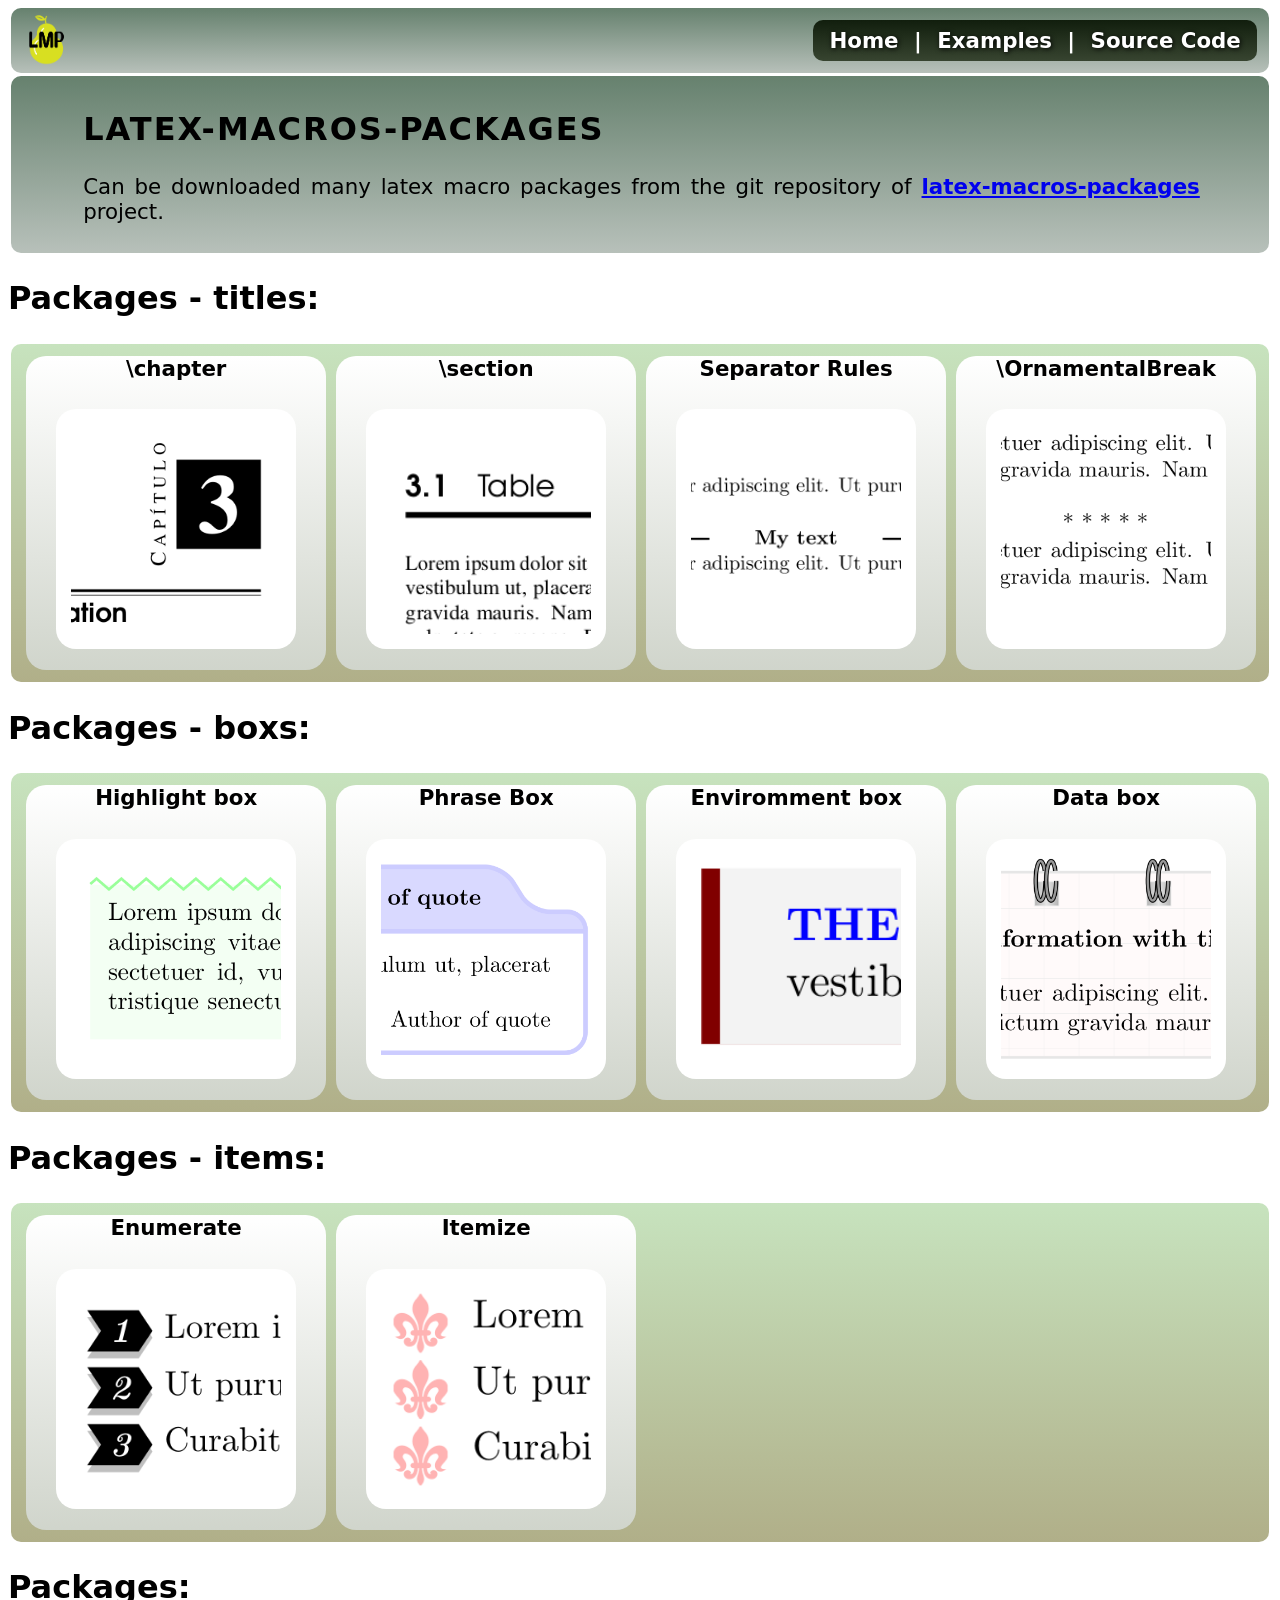
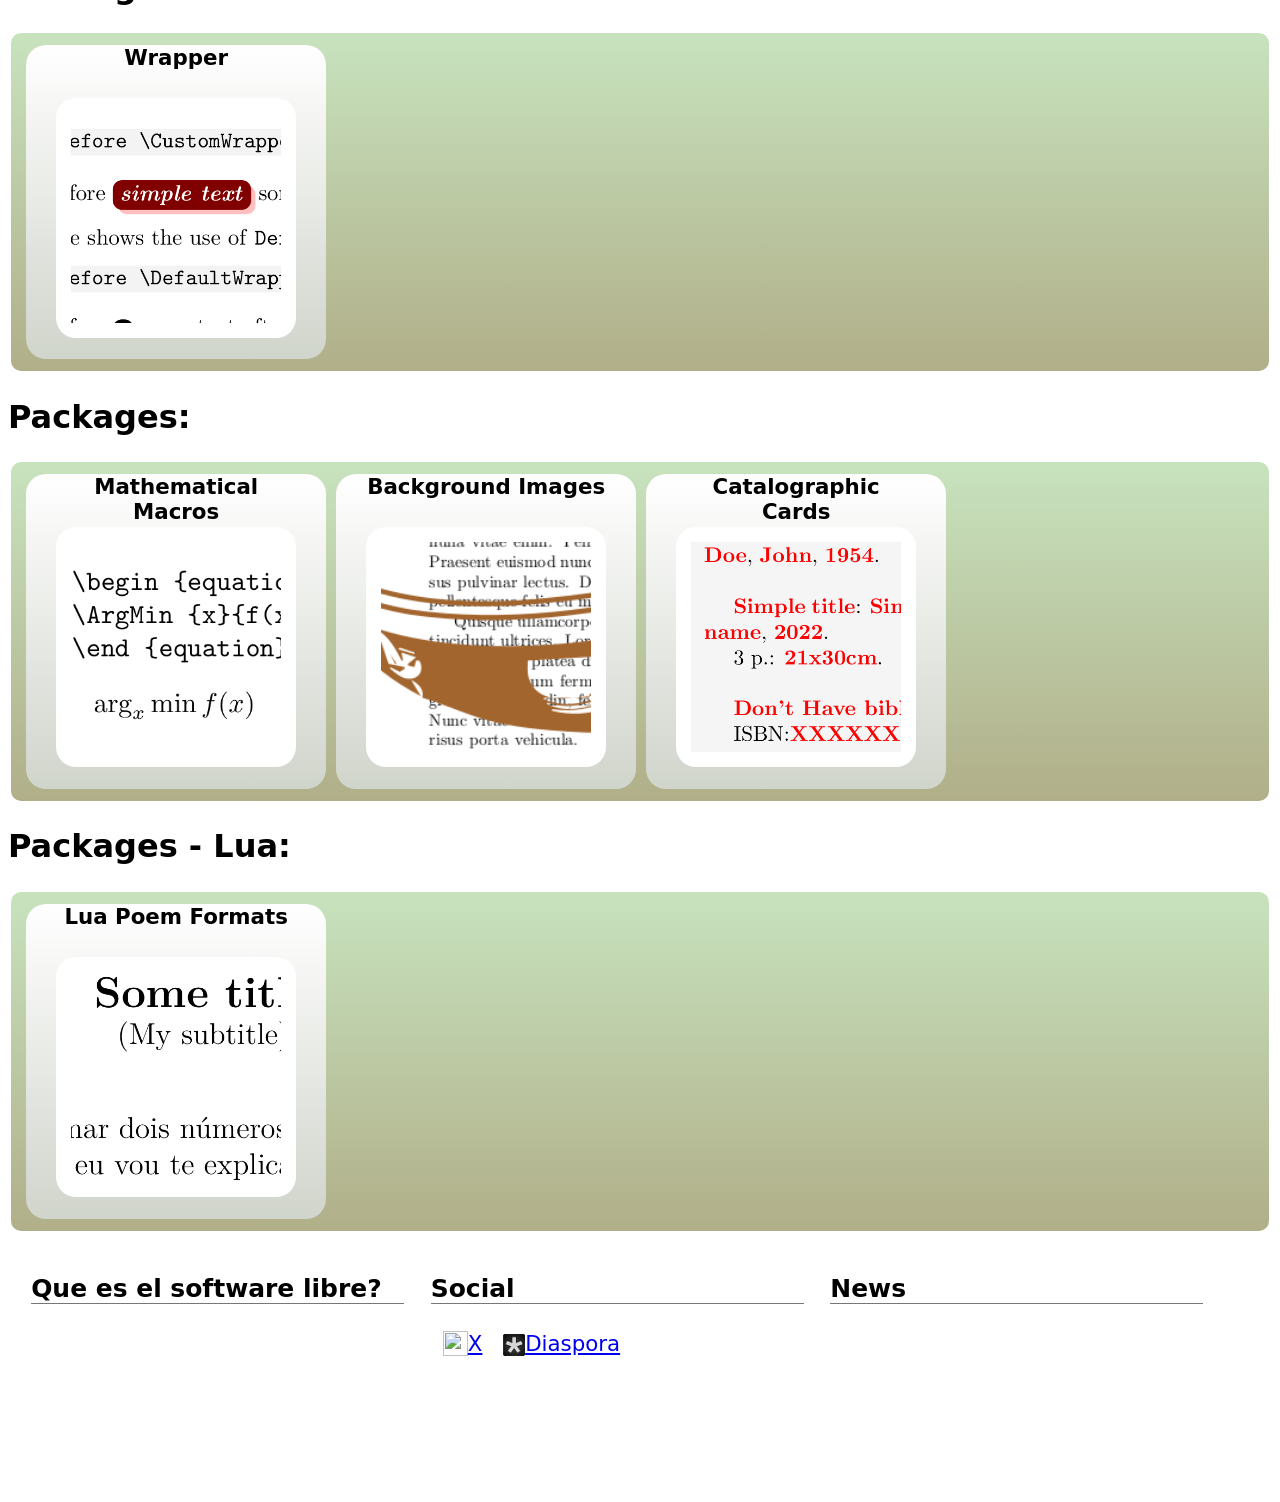
==== index.html @ ba52fbc6 "ordenando" ====
<html>
<head>
    <!-- Substitua o PHP por um fetch para o head -->
    <script>
        fetch('include/head.html')
            .then(response => response.text())
            .then(data => {
                document.head.innerHTML += data;
            });
    </script>
</head>
<body>
    <!-- Header carregado via JS -->
    <div id="header-container"></div>
    <script>
        fetch('include/header.html')
            .then(response => response.text())
            .then(data => {
                document.getElementById('header-container').innerHTML = data;
            });
    </script>

	<div class="header gradient">
	<div class="promo-area">
		<h2>LATEX-MACROS-PACKAGES</h2>
		<p>
			Can be downloaded many latex macro packages from the git repository of 
			<a href="https://github.com/trucomanx-latex-packages"><b>latex-macros-packages</b></a> 
			project.
		</p> 
	</div>
	</div>

		
<b><h2>Packages - titles:</h2></b>
<div class="header libgradient">
	
	<!-- *********************************************************************** -->	
	<div class="degradeblock libblock"><a target="_blank" href="chapter-format/chapter-format.html">
		<div class="itemtitle">
		<b>\chapter</b>
		</div>
		<div class="imagedemo">
		<img width="100%" src="imagenes/LOGOS/chapter-format.png"/>
		</div>
		</a>   
	</div>
	<!-- *********************************************************************** -->	
	<div class="degradeblock libblock"><a target="_blank" href="section-format/section-format.html">
		<div class="itemtitle">
		<b>\section</b>
		</div>
		<div class="imagedemo">
		<img width="100%" src="imagenes/LOGOS/section-format.png"/>
		</div>
		</a>   
	</div>
	<!-- *********************************************************************** -->	
	<div class="degradeblock libblock"><a target="_blank" href="separator-rule/separator-rule.html">
		<div class="itemtitle">
		<b>Separator Rules</b>
		</div>
		<div class="imagedemo">
		<img width="100%" src="imagenes/LOGOS/separator-rule.png"/>
		</div>
		</a>   
	</div>
	<!-- *********************************************************************** -->	
	<div class="degradeblock libblock"><a target="_blank" href="ornamental-break/ornamental-break.html">
		<div class="itemtitle">
		<b>\OrnamentalBreak</b>
		</div>
		<div class="imagedemo">
		<img width="100%" src="imagenes/LOGOS/ornamental-break.png"/>
		</div>
		</a>   
	</div>
	<!-- *********************************************************************** -->	
</div>


<b><h2>Packages - boxs:</h2></b>
<div class="header libgradient">

	<!-- *********************************************************************** -->	
	<div class="degradeblock libblock"><a target="_blank" href="env-highlightbox/env-highlightbox.html">
		<div class="itemtitle">
		<b>Highlight box</b>
		</div>
		<div class="imagedemo">
		<img width="100%" src="imagenes/LOGOS/env-highlightbox.png"/>
		</div>
		</a>   
	</div>
	<!-- *********************************************************************** -->	
	<div class="degradeblock libblock"><a target="_blank" href="env-phrasebox/env-phrasebox.html">
		<div class="itemtitle">
		<b>Phrase Box</b>
		</div>
		<div class="imagedemo">
		<img width="100%" src="imagenes/LOGOS/env-phrasebox.png"/>
		</div>
		</a>
	</div>
	<!-- *********************************************************************** -->	
	<div class="degradeblock libblock"><a target="_blank" href="env-boxbox/env-boxbox.html">
		<div class="itemtitle">
		<b>Enviromment box</b>
		</div>
		<div class="imagedemo">
		<img width="100%" src="imagenes/LOGOS/env-boxbox.png"/>
		</div>
		</a>   
	</div>
	<!-- *********************************************************************** -->	
	<div class="degradeblock libblock"><a target="_blank" href="env-datbox/env-datbox.html">
		<div class="itemtitle">
		<b>Data box</b>
		</div>
		<div class="imagedemo">
		<img width="100%" src="imagenes/LOGOS/env-datbox.png"/>
		</div>
		</a>   
	</div>
	<!-- *********************************************************************** -->	

</div>


<b><h2>Packages - items:</h2></b>
<div class="header libgradient">
	<!-- *********************************************************************** -->	
	<div class="degradeblock libblock"><a target="_blank" href="env-enumerate/env-enumerate.html">
		<div class="itemtitle">
		<b>Enumerate</b>
		</div>
		<div class="imagedemo">
		<img width="100%" src="imagenes/LOGOS/env-enumerate.png"/>
		</div>
		</a>   
	</div>
	<!-- *********************************************************************** -->	
	<div class="degradeblock libblock"><a target="_blank" href="env-itemize/env-itemize.html">
		<div class="itemtitle">
		<b>Itemize</b>
		</div>
		<div class="imagedemo">
		<img width="100%" src="imagenes/LOGOS/env-itemize.png"/>
		</div>
		</a>
	</div>
</div>


<b><h2>Packages:</h2></b>
<div class="header libgradient">
	<!-- *********************************************************************** -->	
	<div class="degradeblock libblock"><a target="_blank" href="wrapper/wrapper.html">
		<div class="itemtitle">
		<b>Wrapper</b>
		</div>
		<div class="imagedemo">
		<img width="100%" src="imagenes/LOGOS/wrapper.png"/>
		</div>
		</a>
	</div>
	<!-- *********************************************************************** -->	
</div>


<b><h2>Packages:</h2></b>
<div class="header libgradient">
	<!-- *********************************************************************** -->	
	<div class="degradeblock libblock"><a target="_blank" href="math-macros/math-macros.html">
		<div class="itemtitle">
		<b>Mathematical Macros</b>
		</div>
		<div class="imagedemo">
		<img width="100%" src="imagenes/LOGOS/math-macros.png"/>
		</div>
		</a>
	</div>
	<!-- *********************************************************************** -->	
	<div class="degradeblock libblock"><a target="_blank" href="background-images/background-images.html">
		<div class="itemtitle">
		<b>Background Images</b>
		</div>
		<div class="imagedemo">
		<img width="100%" src="imagenes/LOGOS/background-images.png"/>
		</div>
		</a>
	</div>
	<!-- *********************************************************************** -->	
	<div class="degradeblock libblock"><a target="_blank" href="catalographic-card/catalographic-card.html">
		<div class="itemtitle">
		<b>Catalographic Cards</b>
		</div>
		<div class="imagedemo">
		<img width="100%" src="imagenes/LOGOS/catalographic-card.png"/>
		</div>
		</a>   
	</div>
	<!-- *********************************************************************** -->
	
</div>

<b><h2>Packages - Lua:</h2></b>
<div class="header libgradient">
	
	<!-- *********************************************************************** -->	
	<div class="degradeblock libblock"><a target="_blank" href="luapoemformats/luapoemformats.html">
		<div class="itemtitle">
		<b>Lua Poem Formats</b>
		</div>
		<div class="imagedemo">
		<img width="100%" src="imagenes/LOGOS/luapoemformats.png"/>
		</div>
		</a>
	</div>
	<!-- *********************************************************************** -->

</div>

    <!-- Footer carregado via JS -->
    <div id="footer-container"></div>
    <script>
        fetch('include/footer.html')
            .then(response => response.text())
            .then(data => {
                document.getElementById('footer-container').innerHTML = data;
            });
    </script>

</body>
</html>
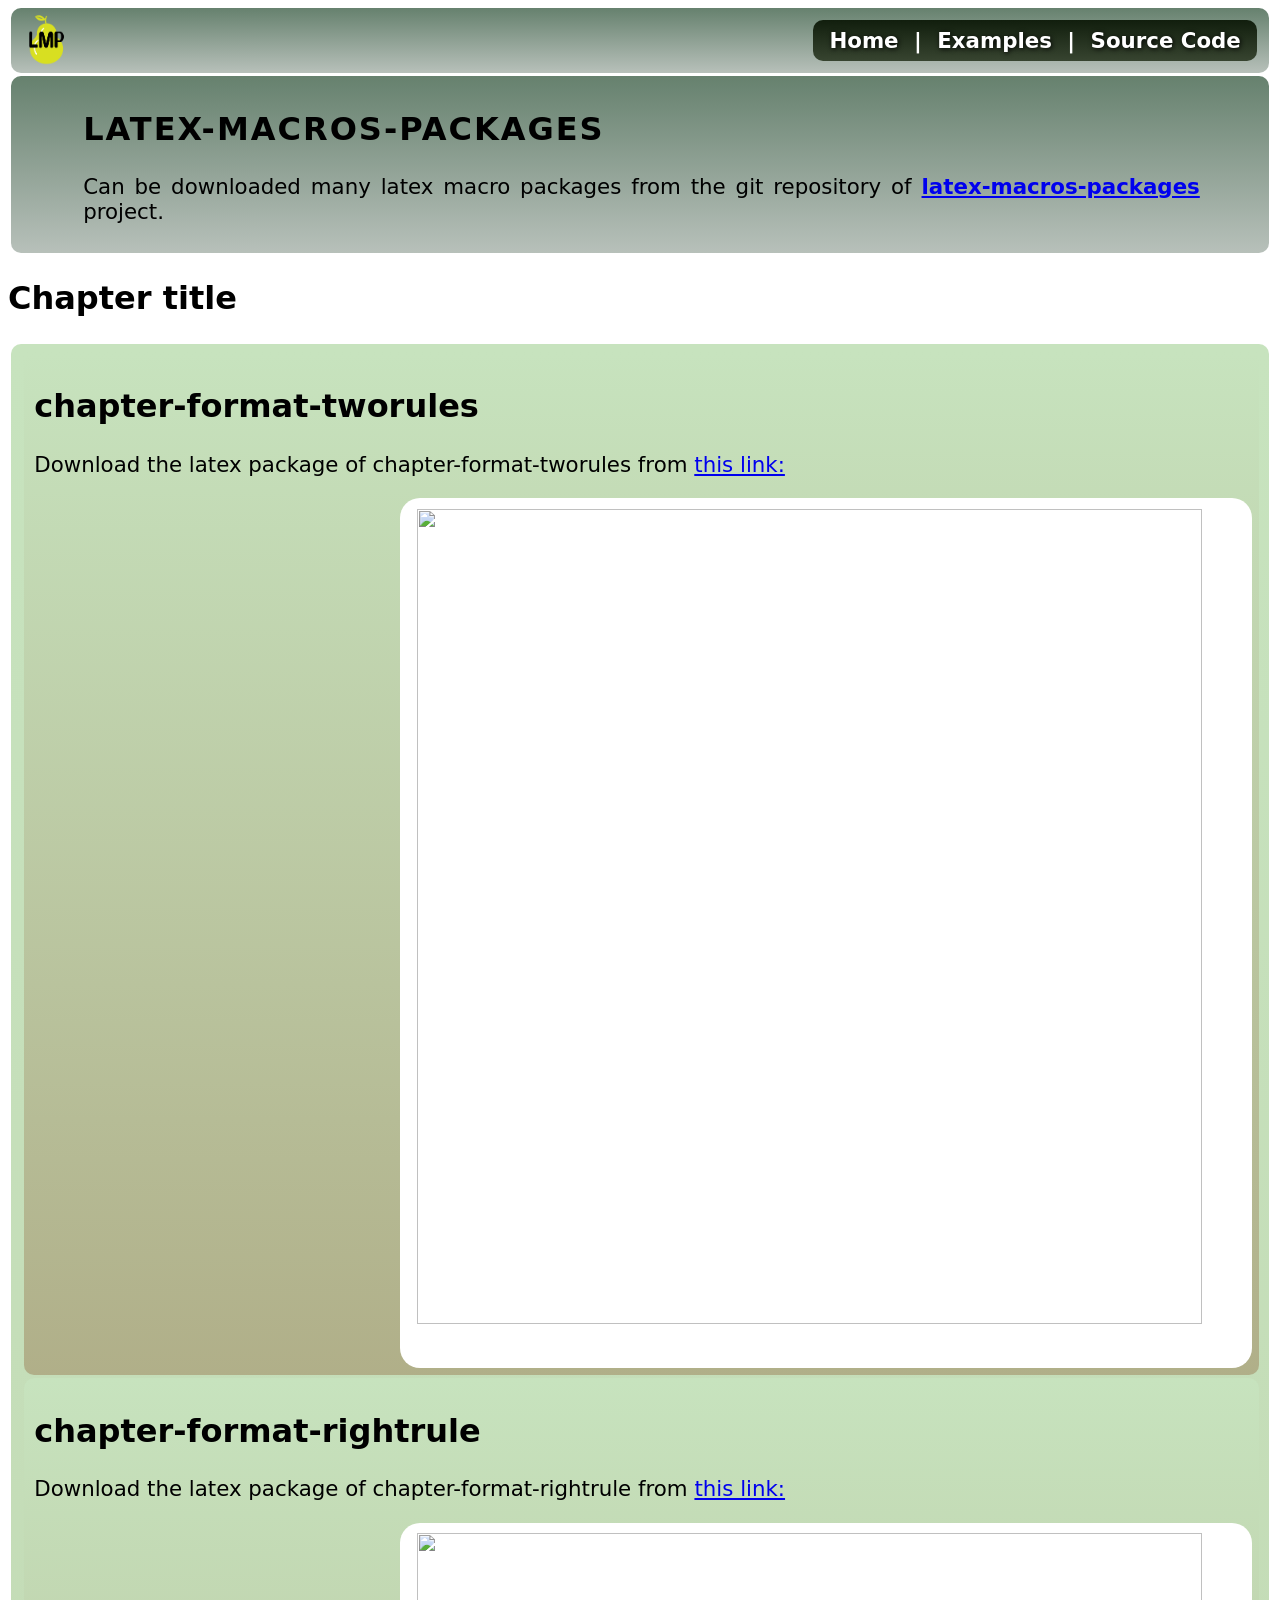
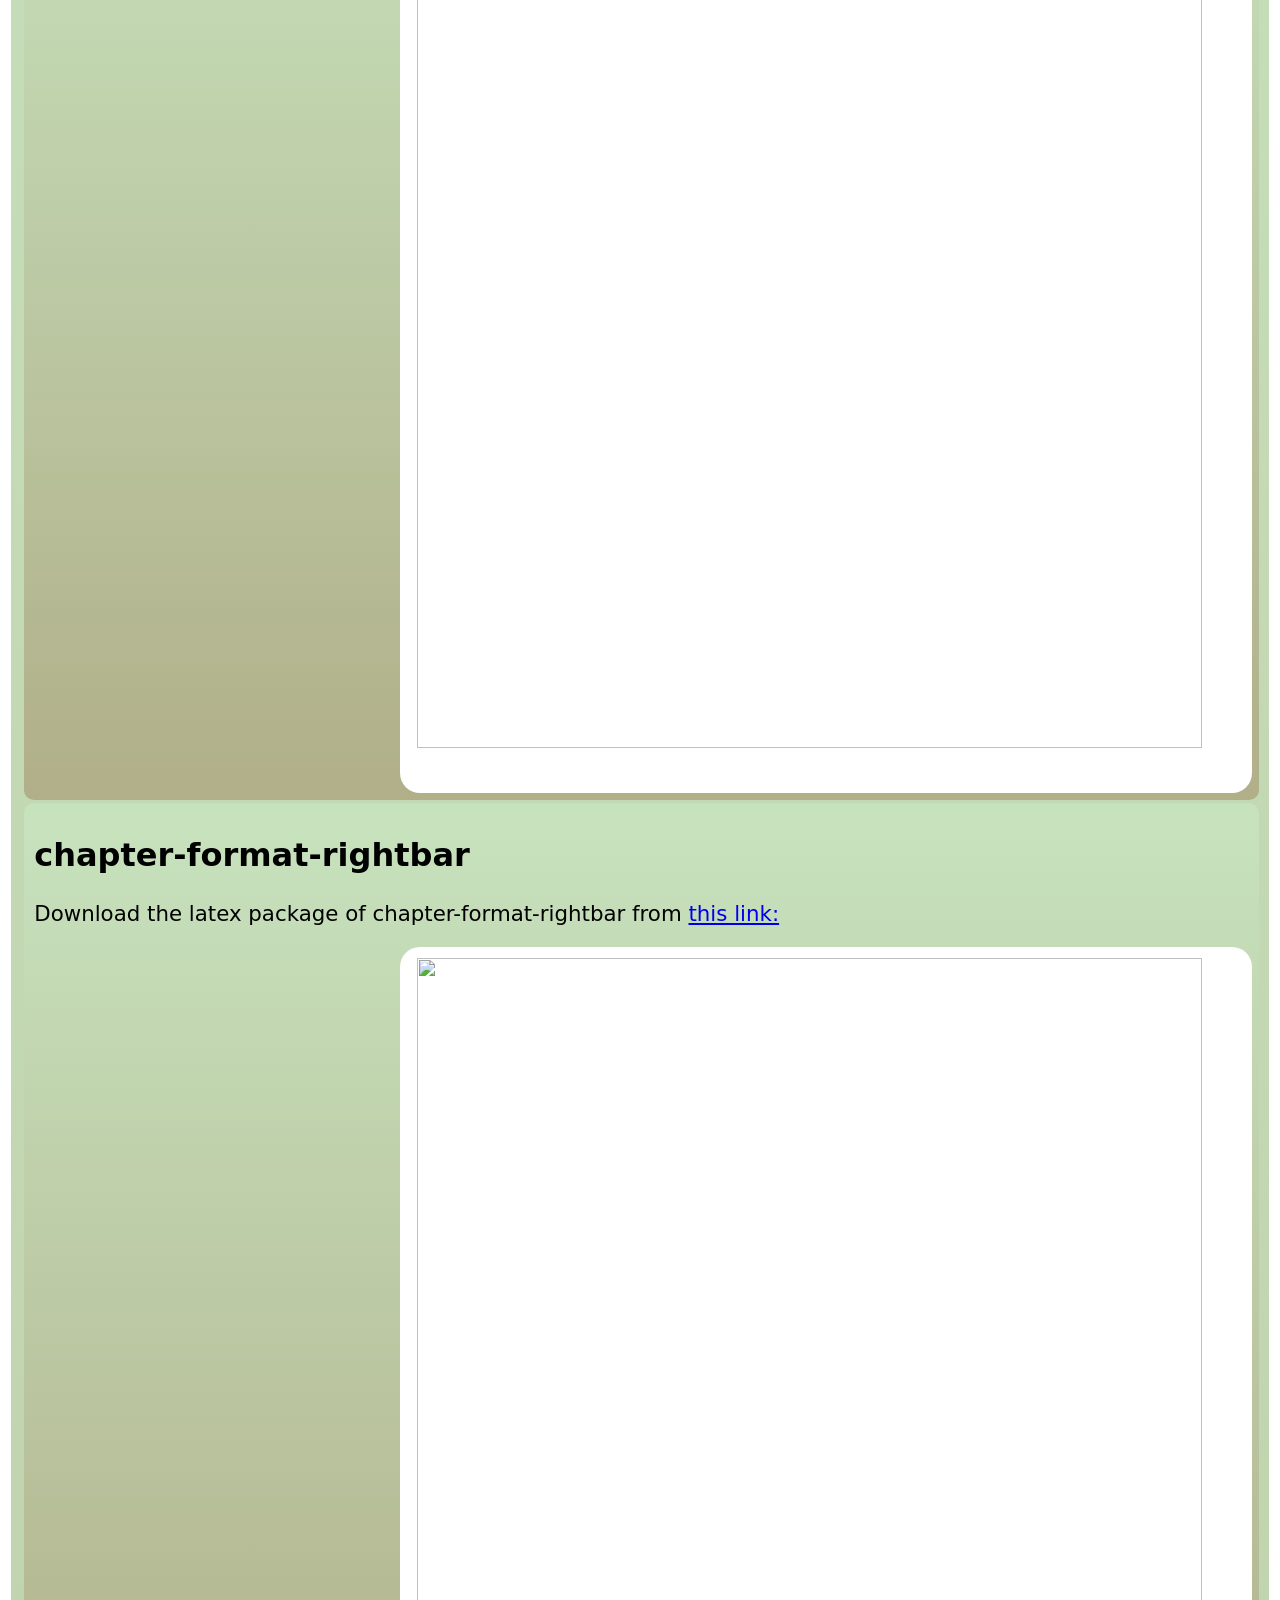
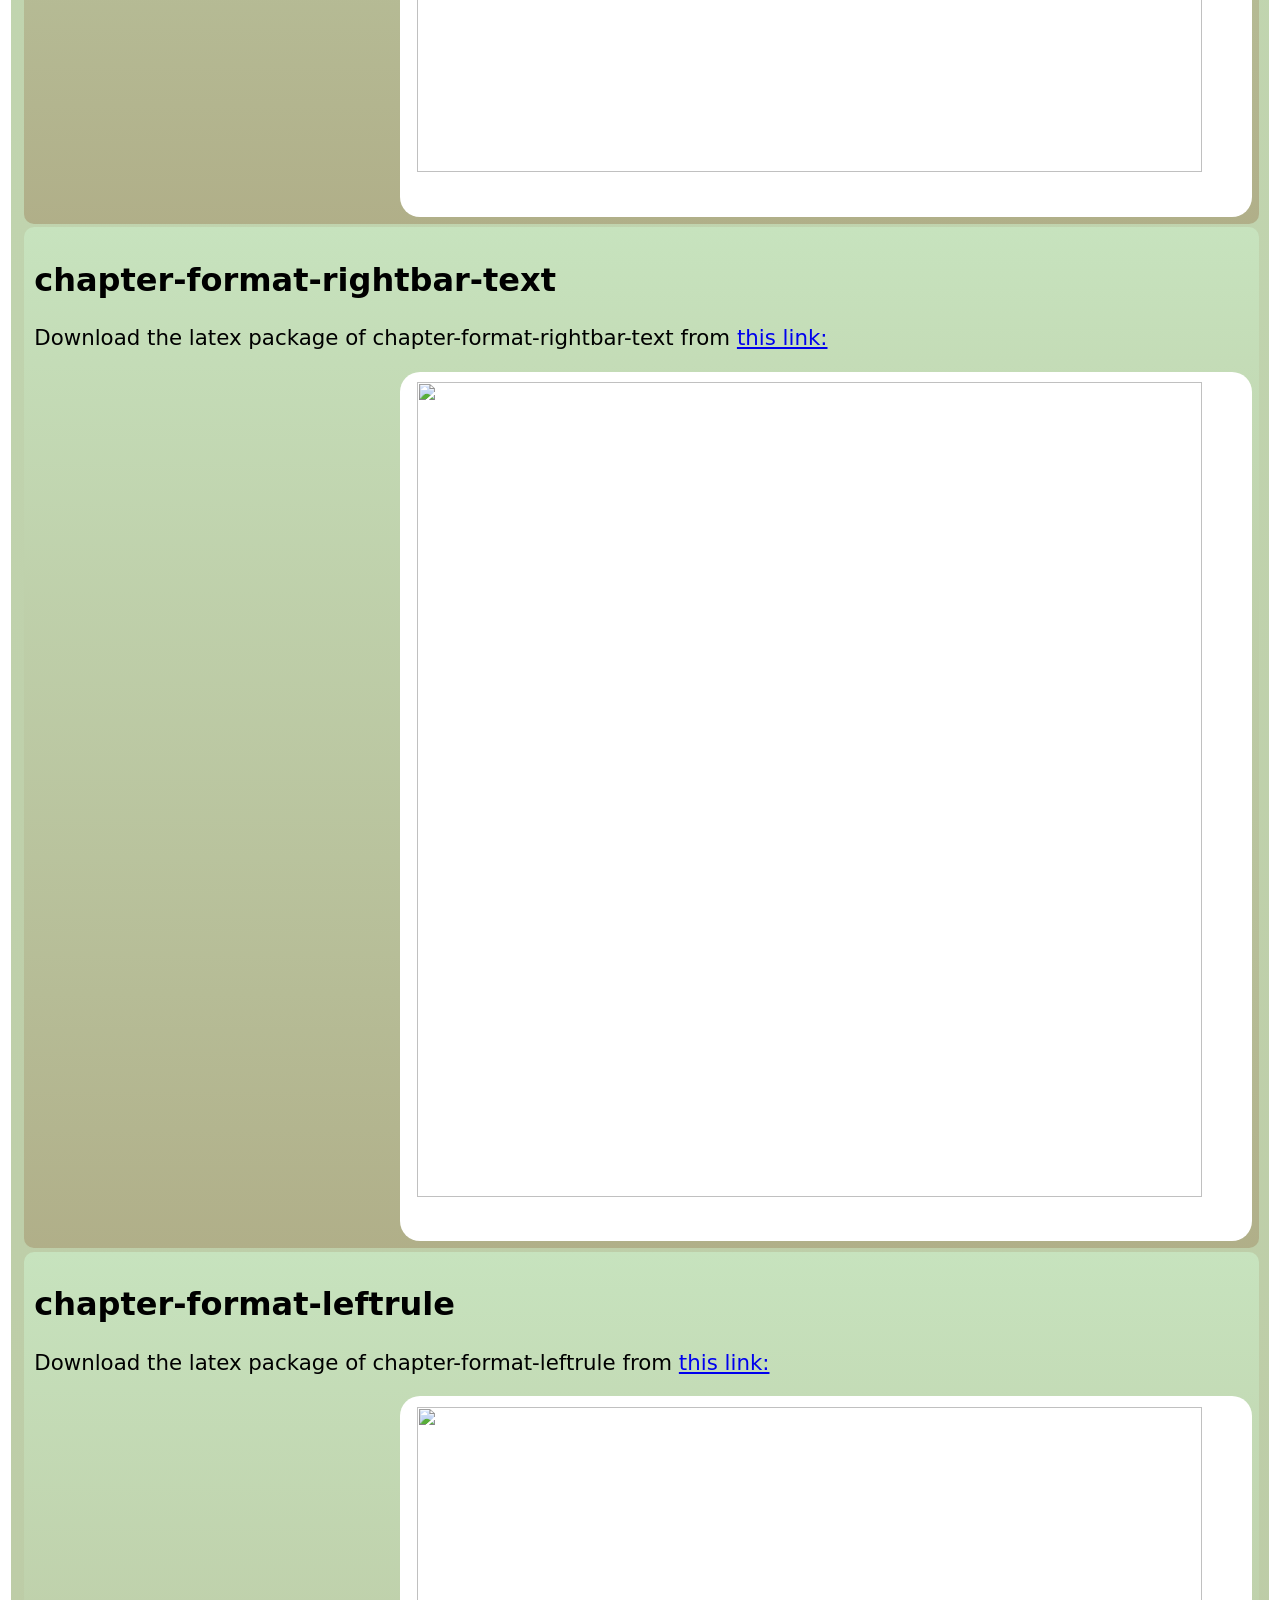
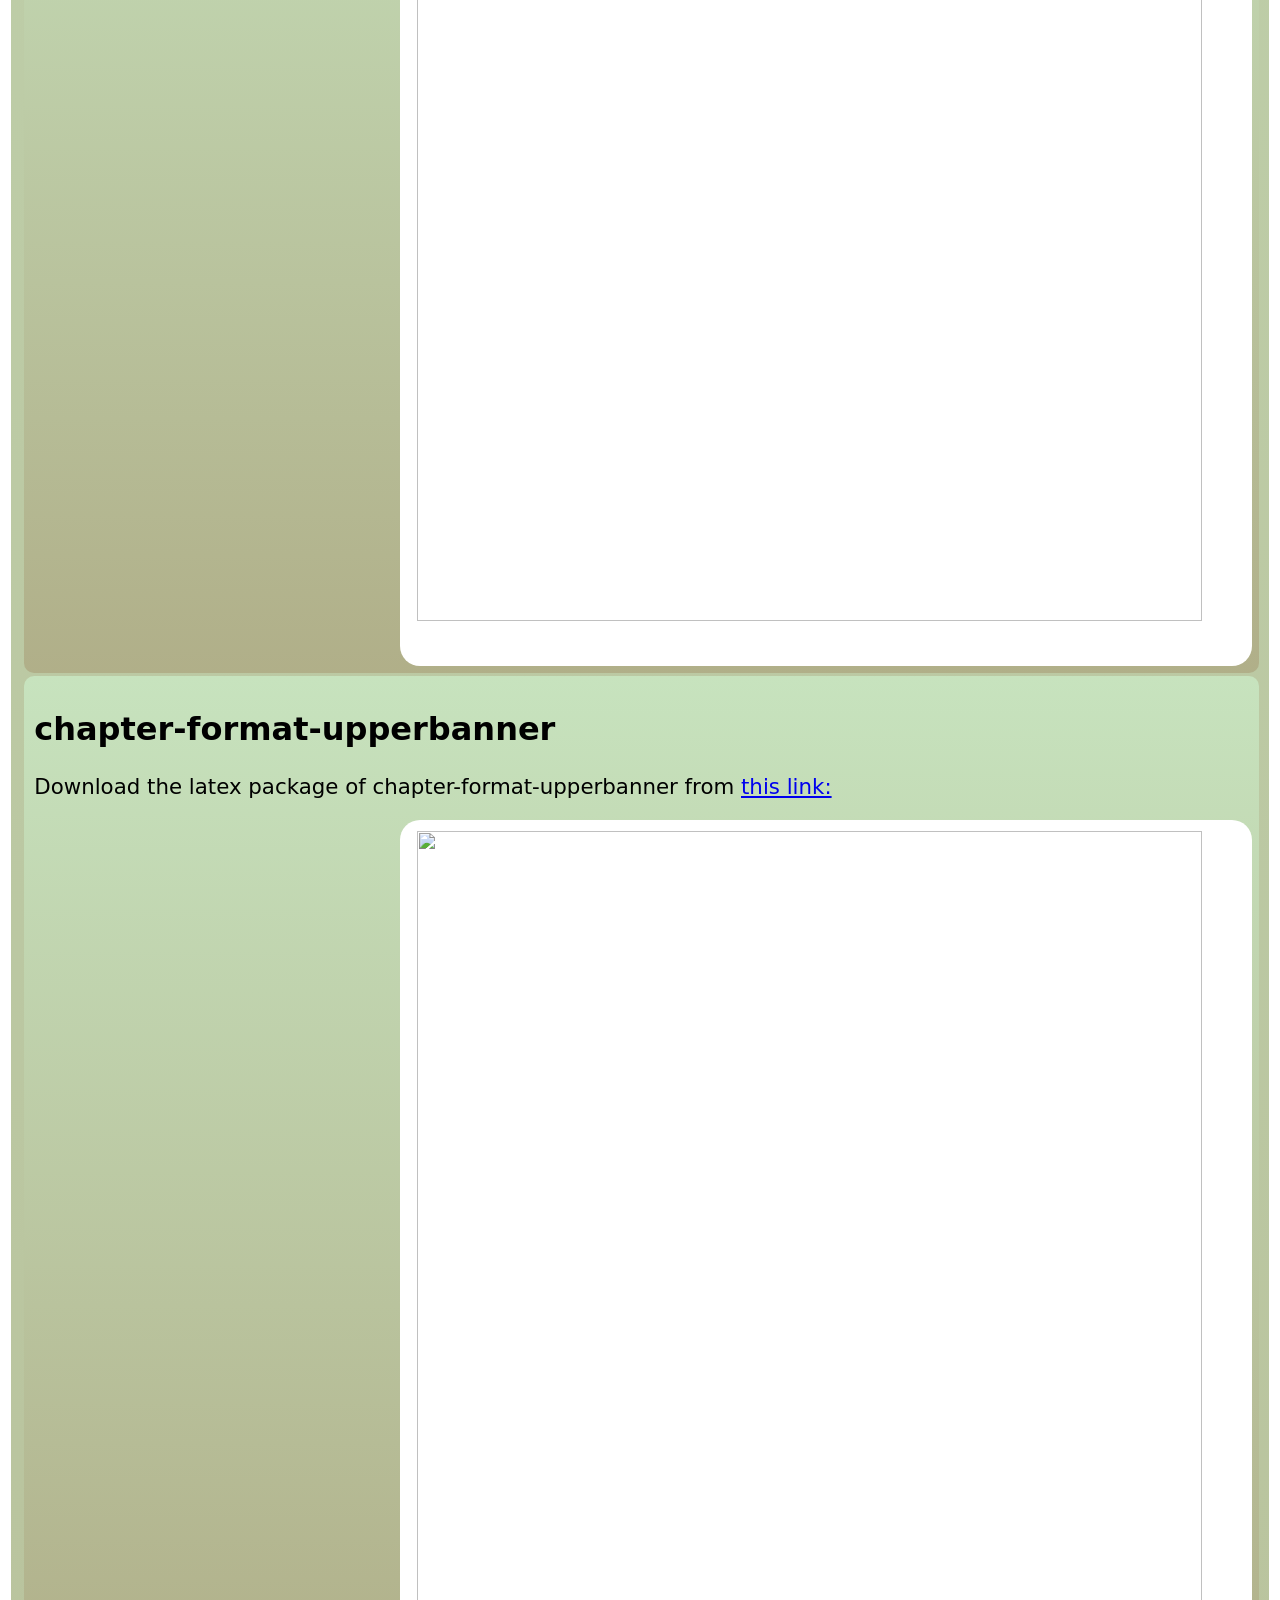
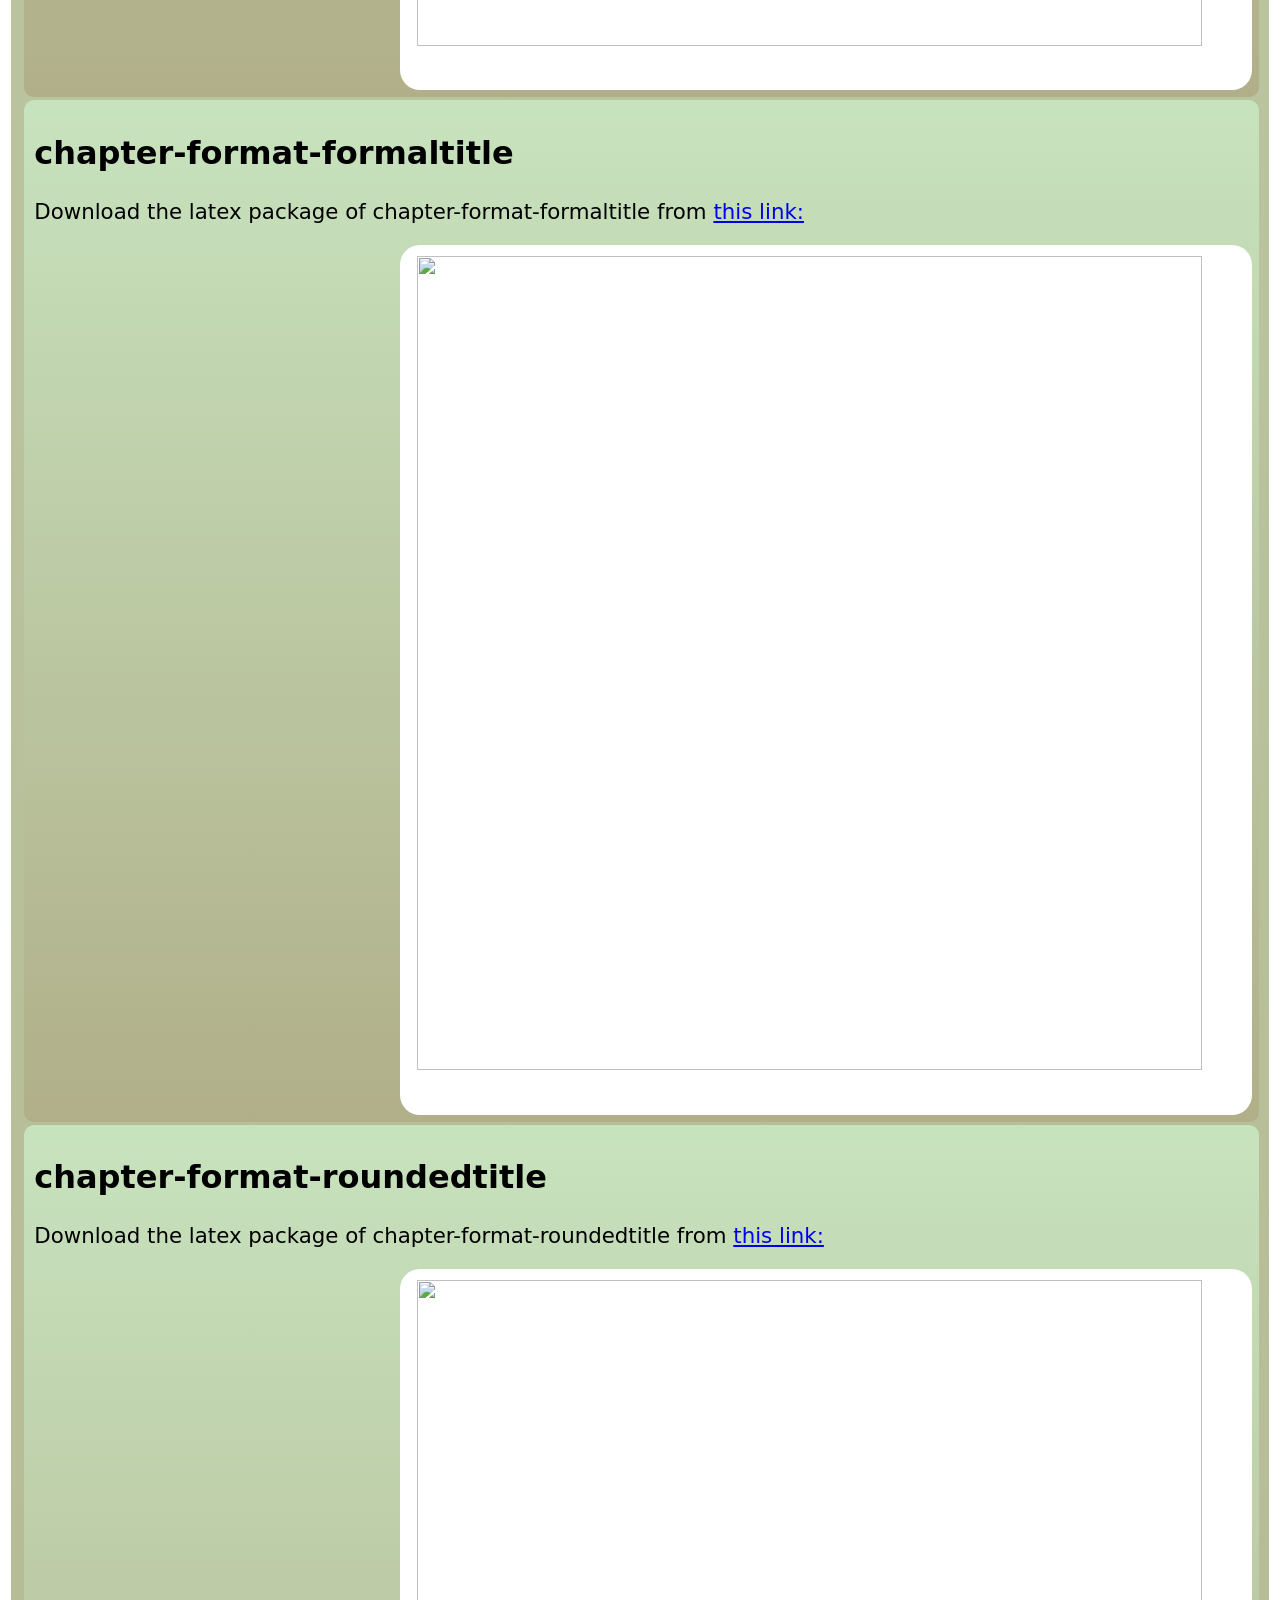
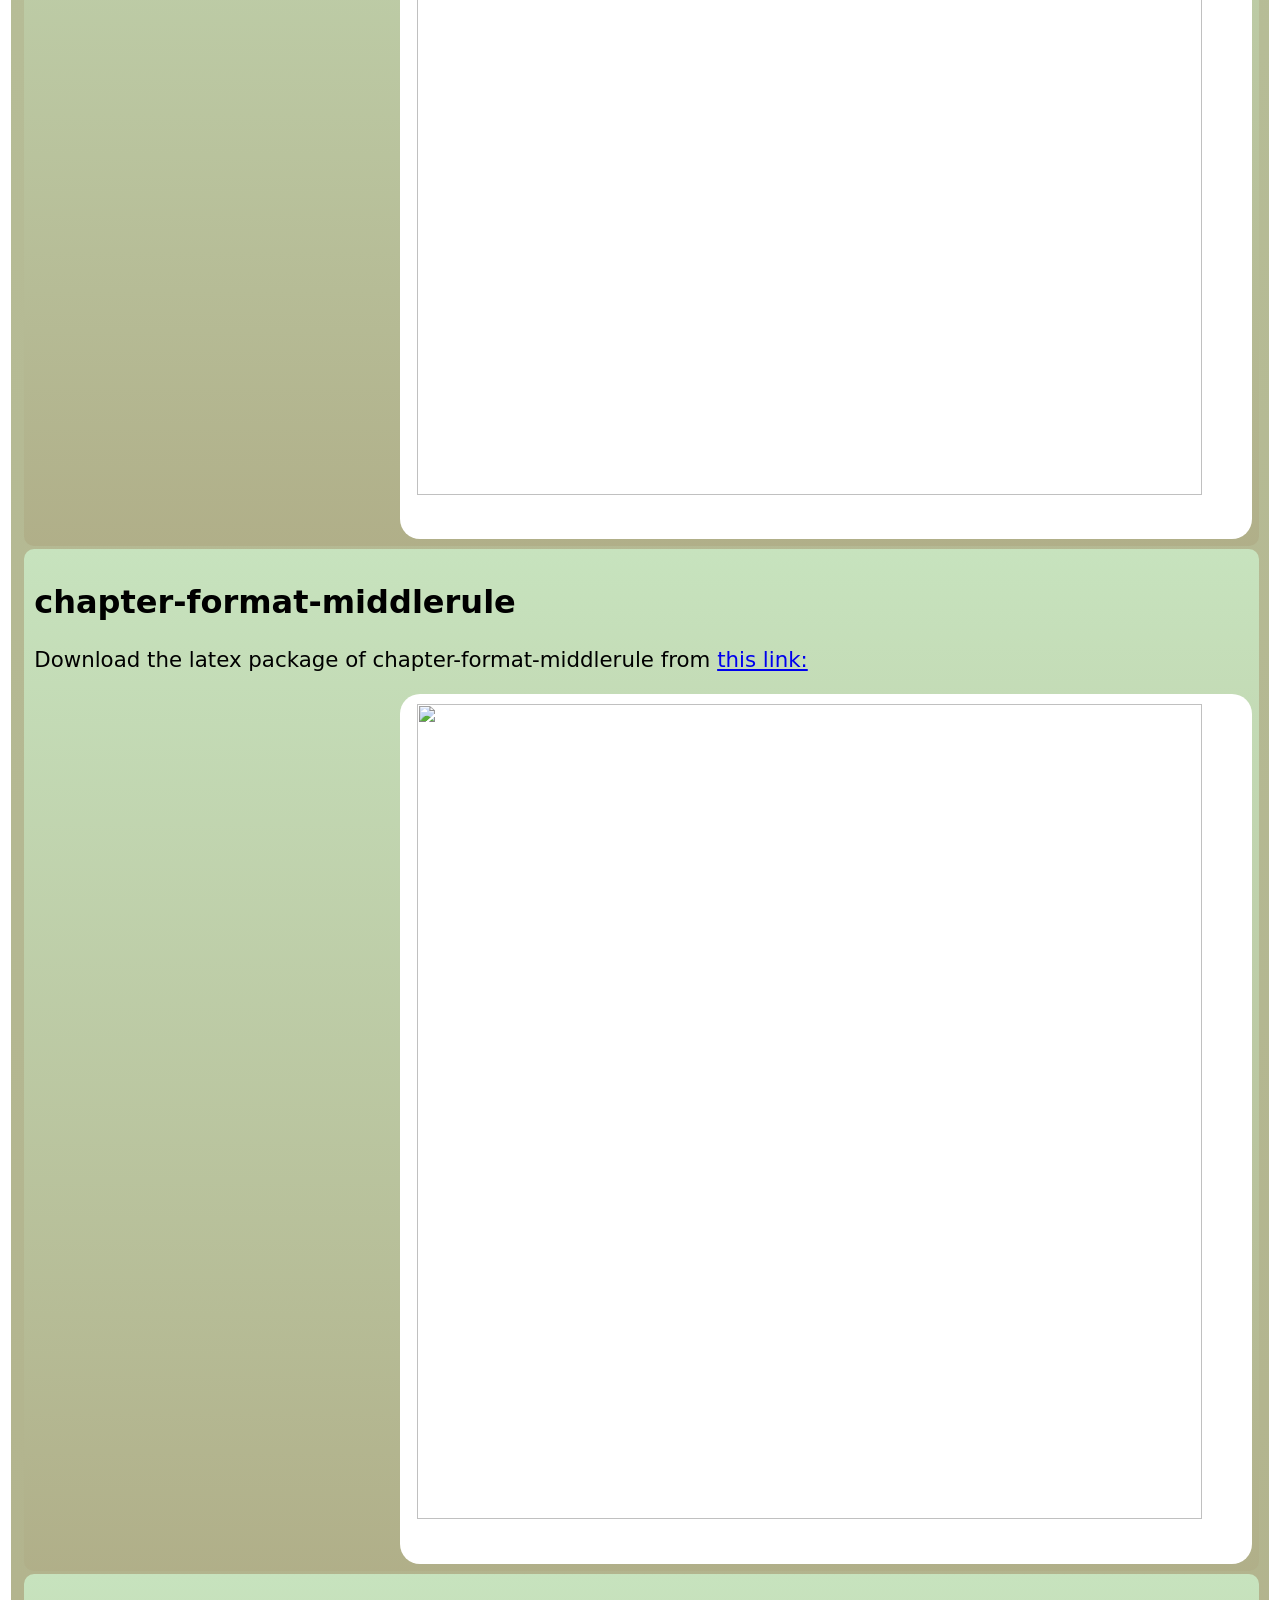
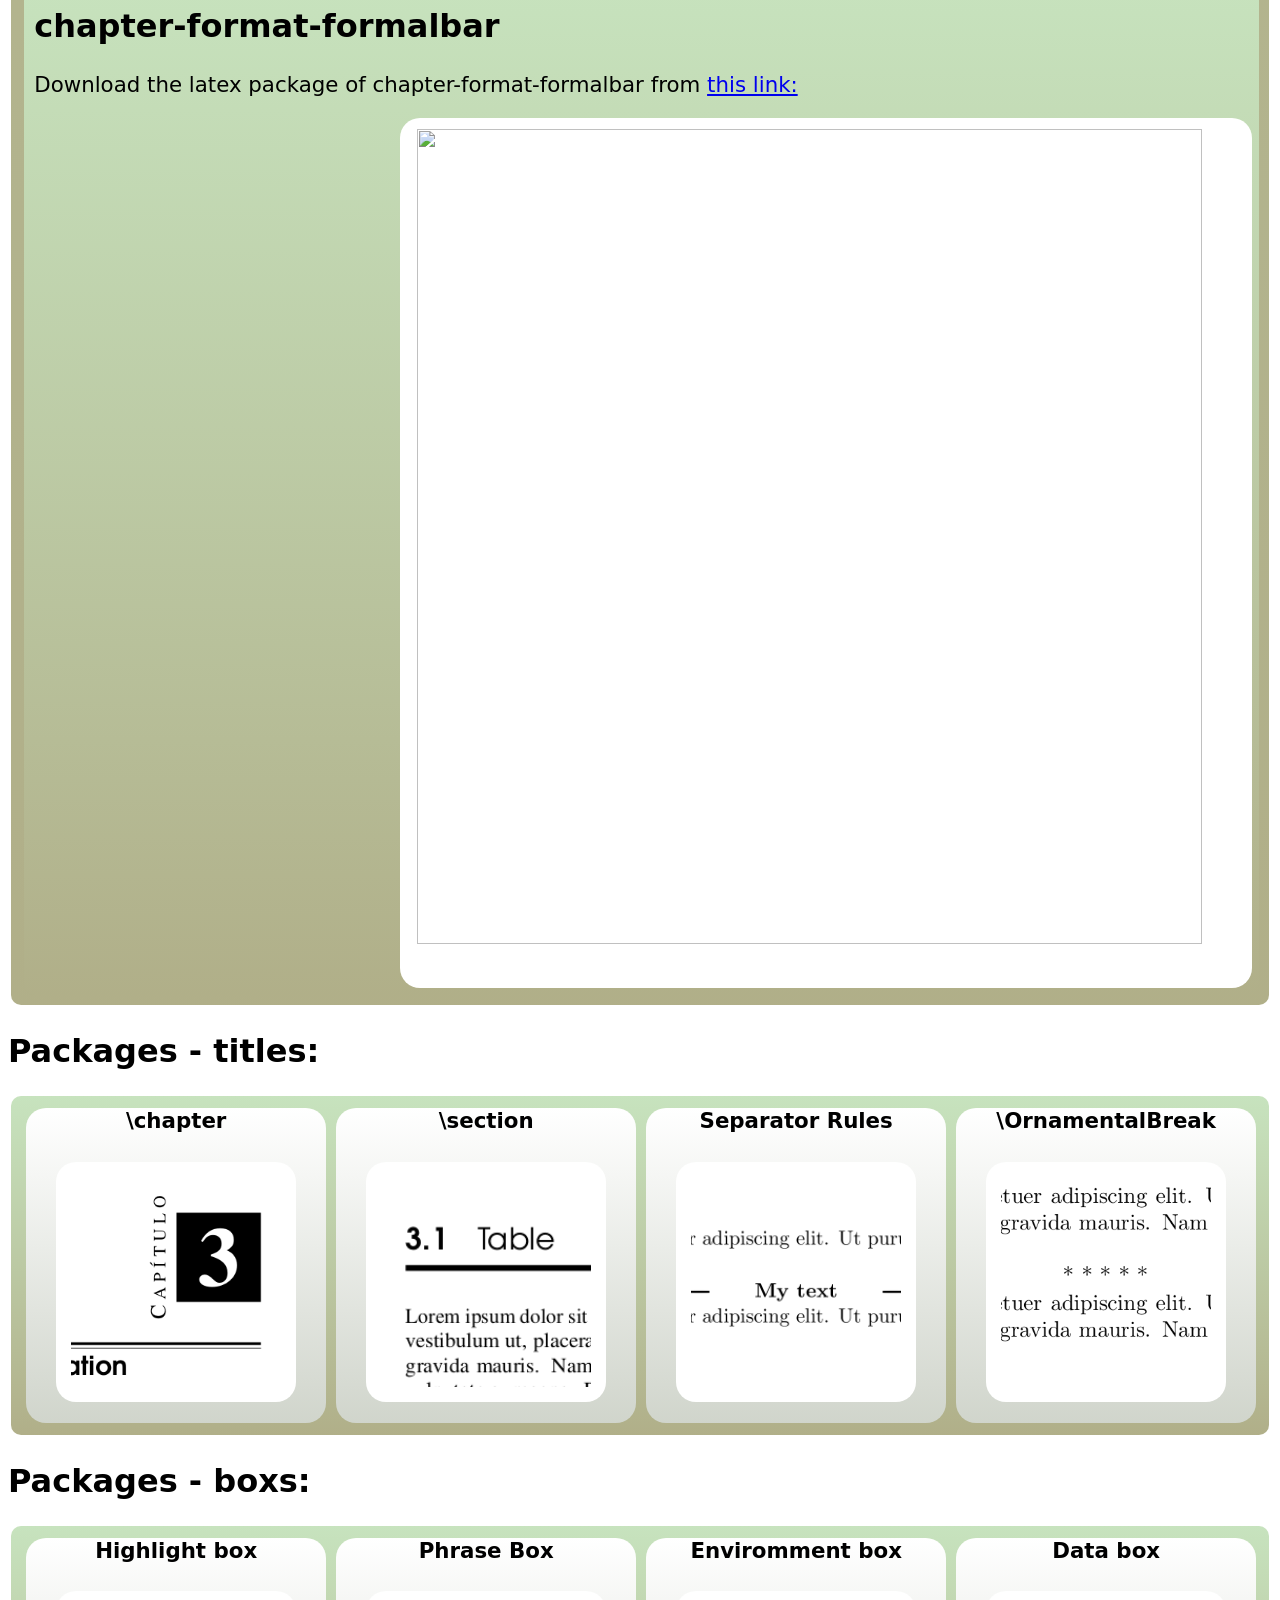
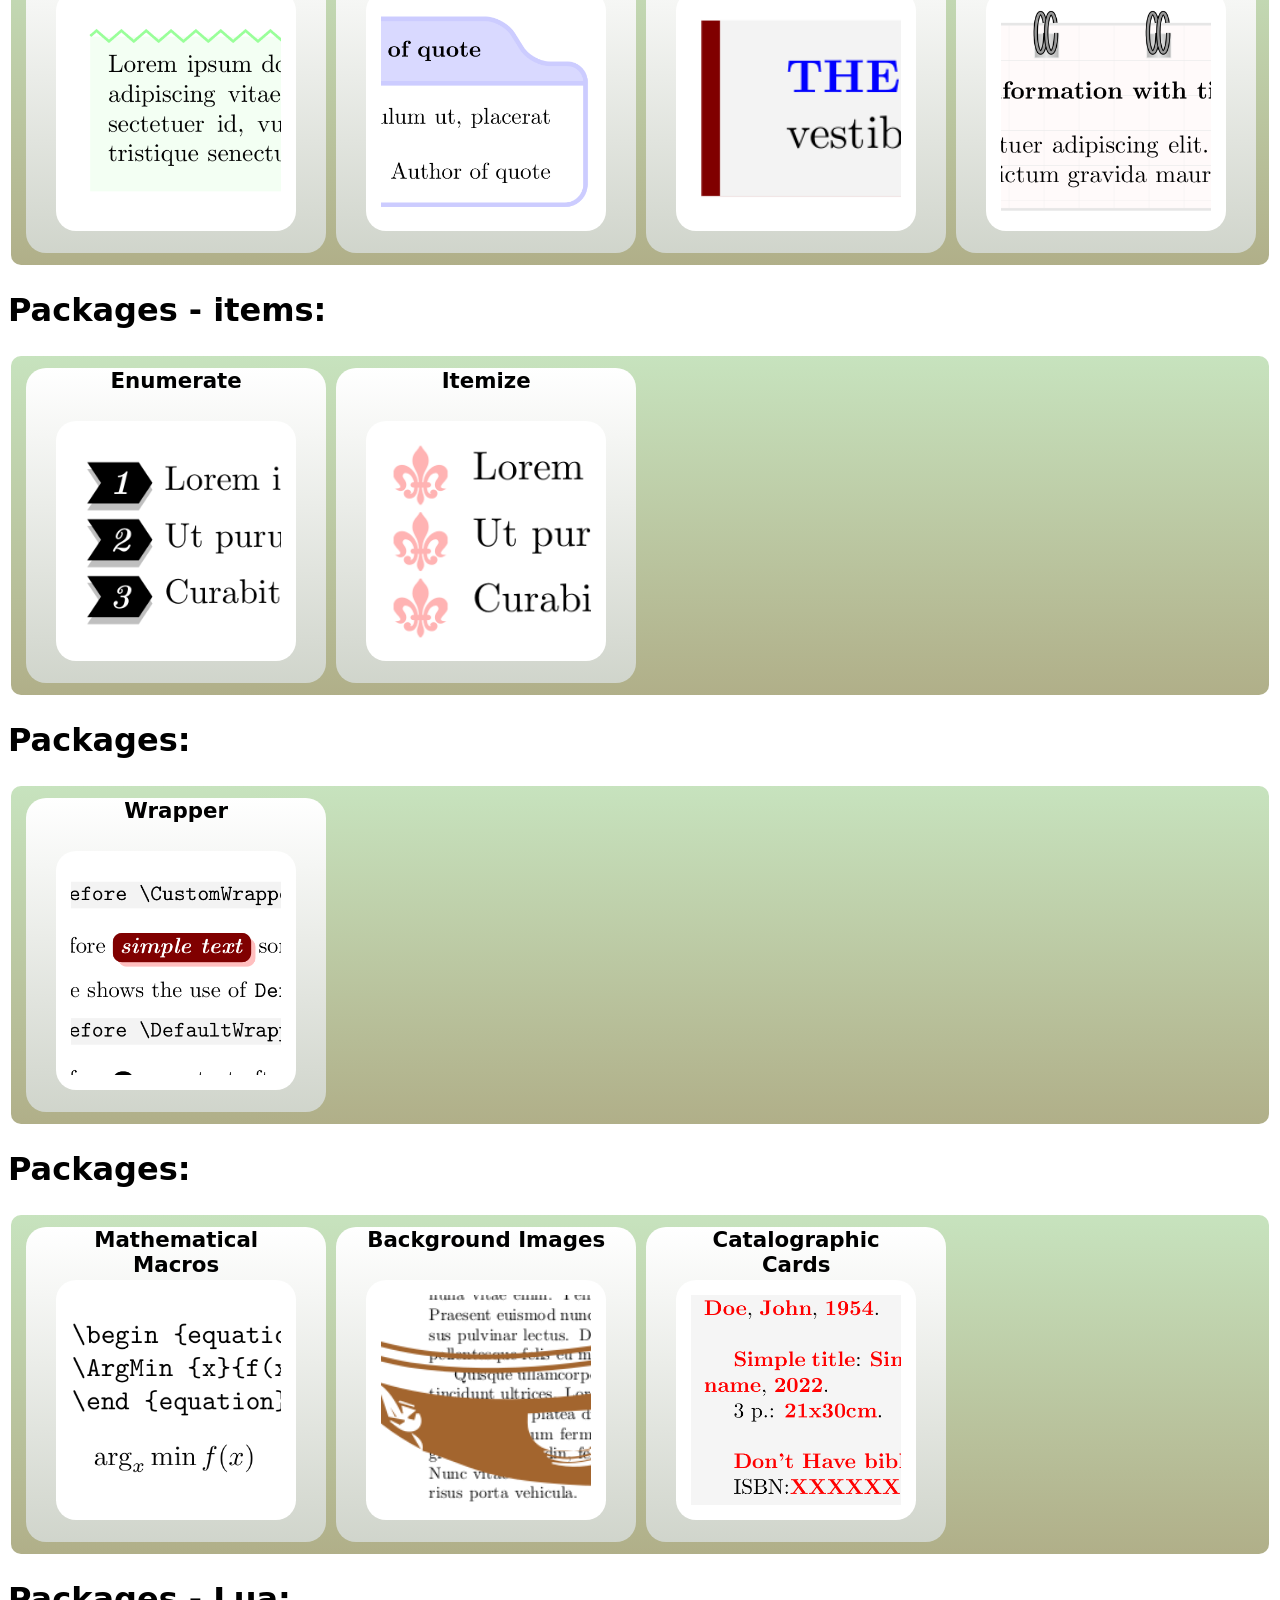
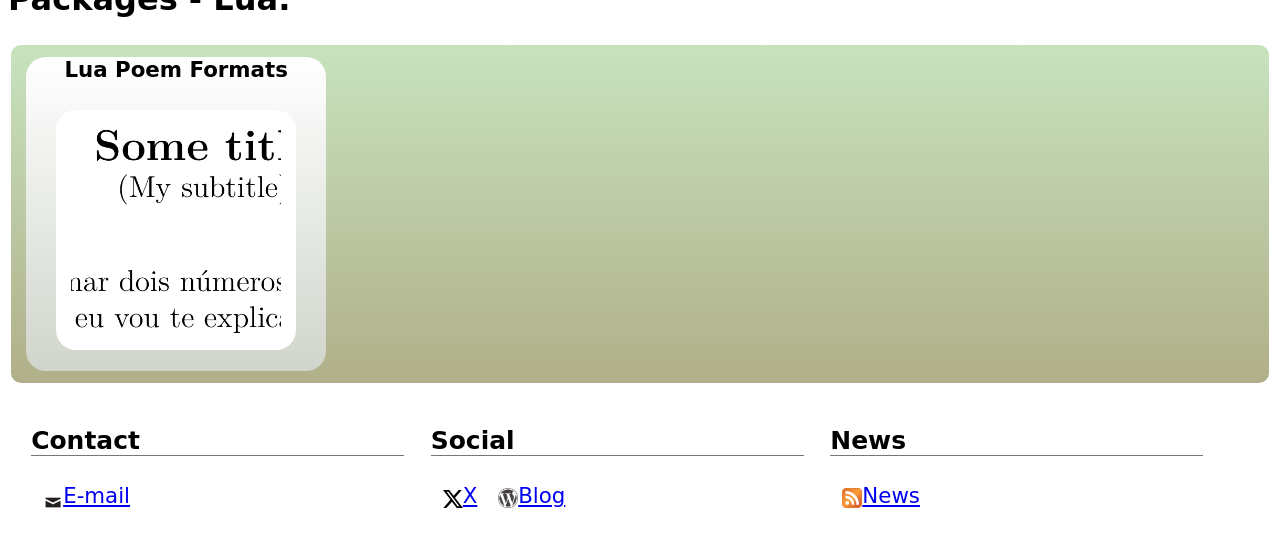
==== commit 0f96ac66: "ordenando" ====
--- a/index.html
+++ b/index.html
@@ -31,6 +31,144 @@
 	</div>
 	</div>
 
+
+
+<b><h2>Chapter title</h2></b>
+<div class="header libgradient">
+
+    <!-- *********************************************************************** -->
+    <div class="header libgradient">
+	    <h2>chapter-format-tworules</h2>
+	    <p>
+		    Download the latex package of chapter-format-tworules from
+		    <a href="https://sourceforge.net/p/latex-macros-packages/chapter-format-tworules/ci/master/tree/">
+		    this link:<br>
+		    <div class="whiteblock">
+		    <img src="https://sourceforge.net/p/latex-macros-packages/chapter-format-tworules/ci/master/tree/screenshot.png?format=raw"/>
+		    </div>
+		    </a> 
+	    </p>
+    </div>
+    <!-- *********************************************************************** -->
+    <div class="header libgradient">
+	    <h2>chapter-format-rightrule</h2>
+	    <p>
+		    Download the latex package of chapter-format-rightrule from
+		    <a href="https://sourceforge.net/p/latex-macros-packages/chapter-format-rightrule/ci/master/tree/">
+		    this link:<br>
+		    <div class="whiteblock">
+		    <img src="https://sourceforge.net/p/latex-macros-packages/chapter-format-rightrule/ci/master/tree/screenshot.png?format=raw"/>
+		    </div>
+		    </a> 
+	    </p>
+    </div>
+    <!-- *********************************************************************** -->
+    <div class="header libgradient">
+	    <h2>chapter-format-rightbar</h2>
+	    <p>
+		    Download the latex package of chapter-format-rightbar from
+		    <a href="https://sourceforge.net/p/latex-macros-packages/chapter-format-rightbar/ci/master/tree/">
+		    this link:<br>
+		    <div class="whiteblock">
+		    <img src="https://sourceforge.net/p/latex-macros-packages/chapter-format-rightbar/ci/master/tree/screenshot.png?format=raw"/>
+		    </div>
+		    </a> 
+	    </p>
+    </div>
+    <!-- *********************************************************************** -->
+    <div class="header libgradient">
+	    <h2>chapter-format-rightbar-text</h2>
+	    <p>
+		    Download the latex package of chapter-format-rightbar-text from
+		    <a href="https://sourceforge.net/p/latex-macros-packages/chapter-format-rightbar-text/ci/master/tree/">
+		    this link:<br>
+		    <div class="whiteblock">
+		    <img src="https://sourceforge.net/p/latex-macros-packages/chapter-format-rightbar-text/ci/master/tree/screenshot.png?format=raw"/>
+		    </div>
+		    </a> 
+	    </p>
+    </div>
+    <!-- *********************************************************************** -->
+    <div class="header libgradient">
+	    <h2>chapter-format-leftrule</h2>
+	    <p>
+		    Download the latex package of chapter-format-leftrule from
+		    <a href="https://sourceforge.net/p/latex-macros-packages/chapter-format-leftrule/ci/master/tree/">
+		    this link:<br>
+		    <div class="whiteblock">
+		    <img src="https://sourceforge.net/p/latex-macros-packages/chapter-format-leftrule/ci/master/tree/screenshot.png?format=raw"/>
+		    </div>
+		    </a> 
+	    </p>
+    </div>
+    <!-- *********************************************************************** -->
+    <div class="header libgradient">
+	    <h2>chapter-format-upperbanner</h2>
+	    <p>
+		    Download the latex package of chapter-format-upperbanner from
+		    <a href="https://sourceforge.net/p/latex-macros-packages/chapter-format-upperbanner/ci/master/tree/">
+		    this link:<br>
+		    <div class="whiteblock">
+		    <img src="https://sourceforge.net/p/latex-macros-packages/chapter-format-upperbanner/ci/master/tree/screenshot.png?format=raw"/>
+		    </div>
+		    </a> 
+	    </p>
+    </div>
+    <!-- *********************************************************************** -->
+    <div class="header libgradient">
+	    <h2>chapter-format-formaltitle</h2>
+	    <p>
+		    Download the latex package of chapter-format-formaltitle from
+		    <a href="https://sourceforge.net/p/latex-macros-packages/chapter-format-formaltitle/ci/master/tree/">
+		    this link:<br>
+		    <div class="whiteblock">
+		    <img src="https://sourceforge.net/p/latex-macros-packages/chapter-format-formaltitle/ci/master/tree/screenshot.png?format=raw"/>
+		    </div>
+		    </a> 
+	    </p>
+    </div>
+    <!-- *********************************************************************** -->
+    <div class="header libgradient">
+	    <h2>chapter-format-roundedtitle</h2>
+	    <p>
+		    Download the latex package of chapter-format-roundedtitle from
+		    <a href="https://sourceforge.net/p/latex-macros-packages/chapter-format-roundedtitle/ci/master/tree/">
+		    this link:<br>
+		    <div class="whiteblock">
+		    <img src="https://sourceforge.net/p/latex-macros-packages/chapter-format-roundedtitle/ci/master/tree/screenshot.png?format=raw"/>
+		    </div>
+		    </a> 
+	    </p>
+    </div>
+    <!-- *********************************************************************** -->
+    <div class="header libgradient">
+	    <h2>chapter-format-middlerule</h2>
+	    <p>
+		    Download the latex package of chapter-format-middlerule from
+		    <a href="https://sourceforge.net/p/latex-macros-packages/chapter-format-middlerule/ci/master/tree/">
+		    this link:<br>
+		    <div class="whiteblock">
+		    <img src="https://sourceforge.net/p/latex-macros-packages/chapter-format-middlerule/ci/master/tree/screenshot.png?format=raw"/>
+		    </div>
+		    </a> 
+	    </p>
+    </div>
+    <!-- *********************************************************************** -->
+    <div class="header libgradient">
+	    <h2>chapter-format-formalbar</h2>
+	    <p>
+		    Download the latex package of chapter-format-formalbar from
+		    <a href="https://sourceforge.net/p/latex-macros-packages/chapter-format-formalbar/ci/master/tree/">
+		    this link:<br>
+		    <div class="whiteblock">
+		    <img src="https://sourceforge.net/p/latex-macros-packages/chapter-format-formalbar/ci/master/tree/screenshot.png?format=raw"/>
+		    </div>
+		    </a> 
+	    </p>
+    </div>
+    <!-- *********************************************************************** -->
+
+</div>
 		
 <b><h2>Packages - titles:</h2></b>
 <div class="header libgradient">
@@ -171,7 +309,7 @@
 <b><h2>Packages:</h2></b>
 <div class="header libgradient">
 	<!-- *********************************************************************** -->	
-	<div class="degradeblock libblock"><a target="_blank" href="math-macros/math-macros.html">
+	<div class="degradeblock libblock"><a target="_blank" href="https://github.com/trucomanx-latex-packages/background-images">
 		<div class="itemtitle">
 		<b>Mathematical Macros</b>
 		</div>
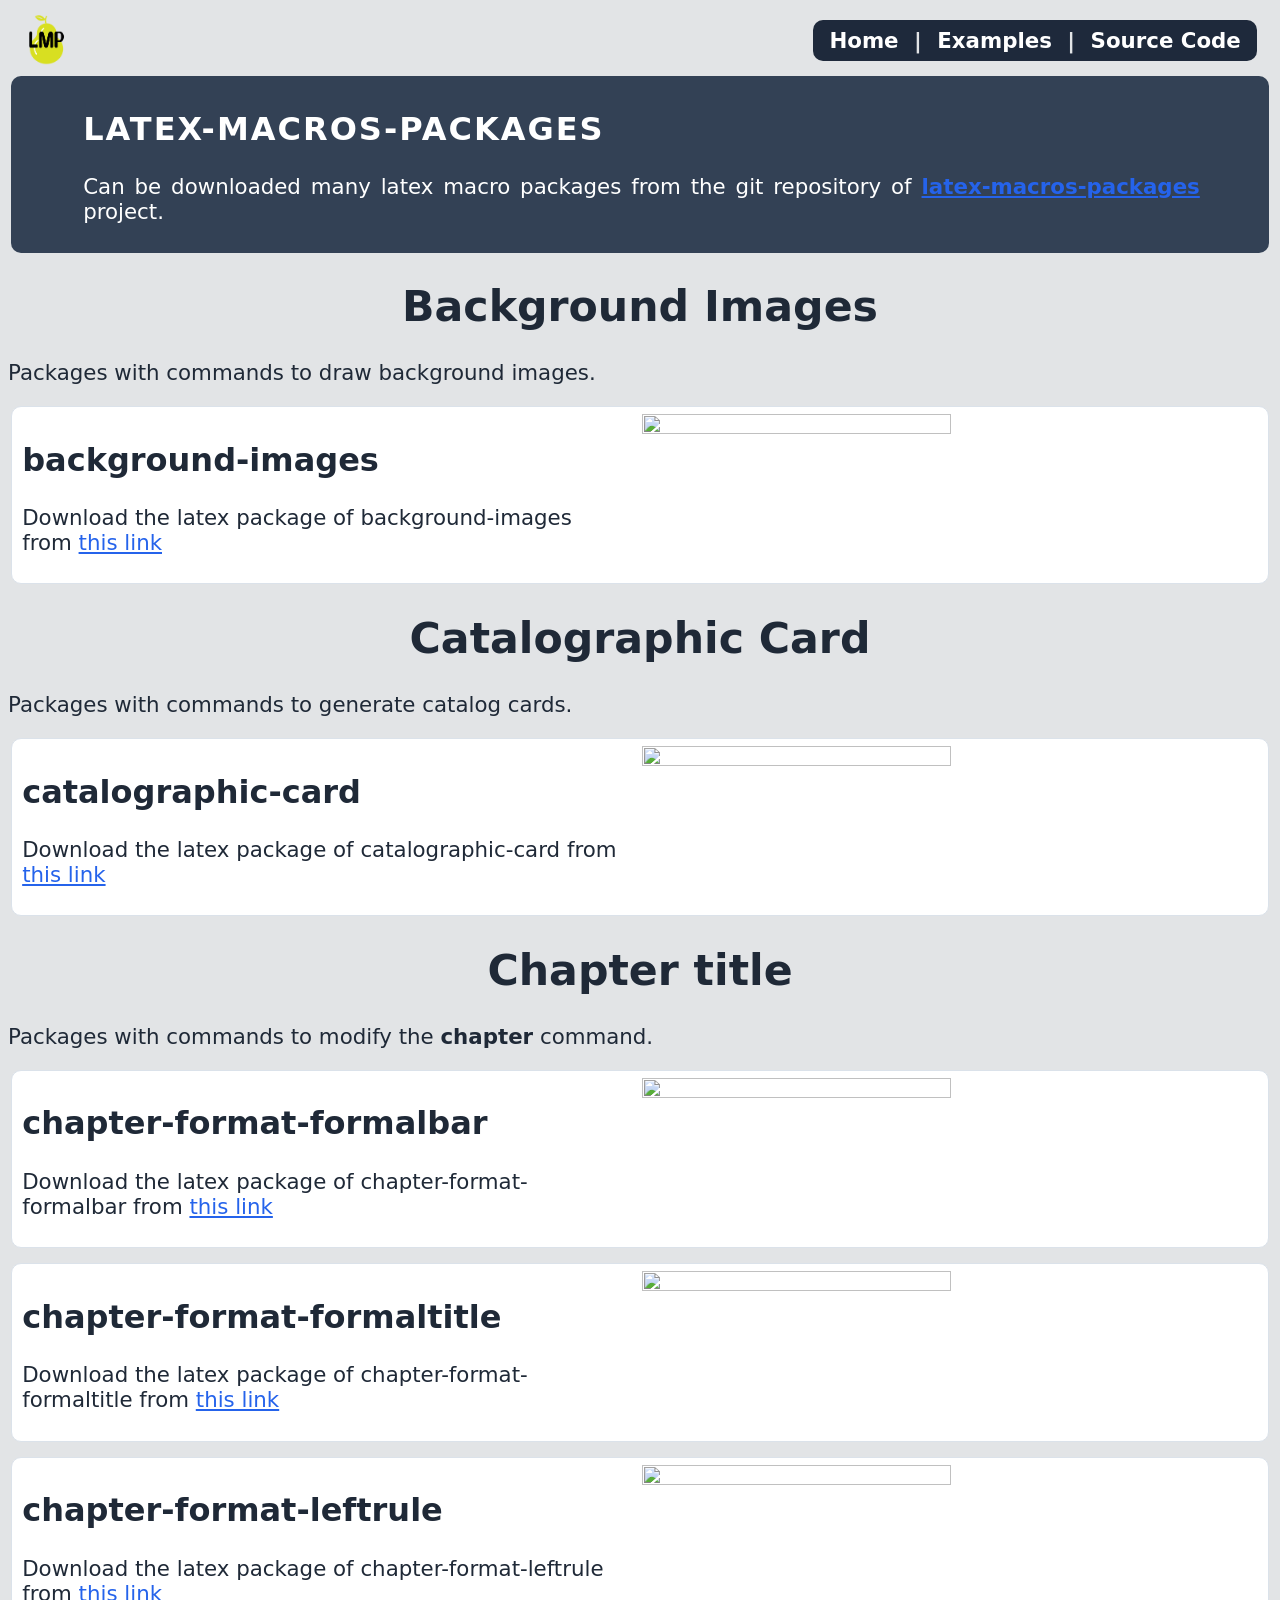
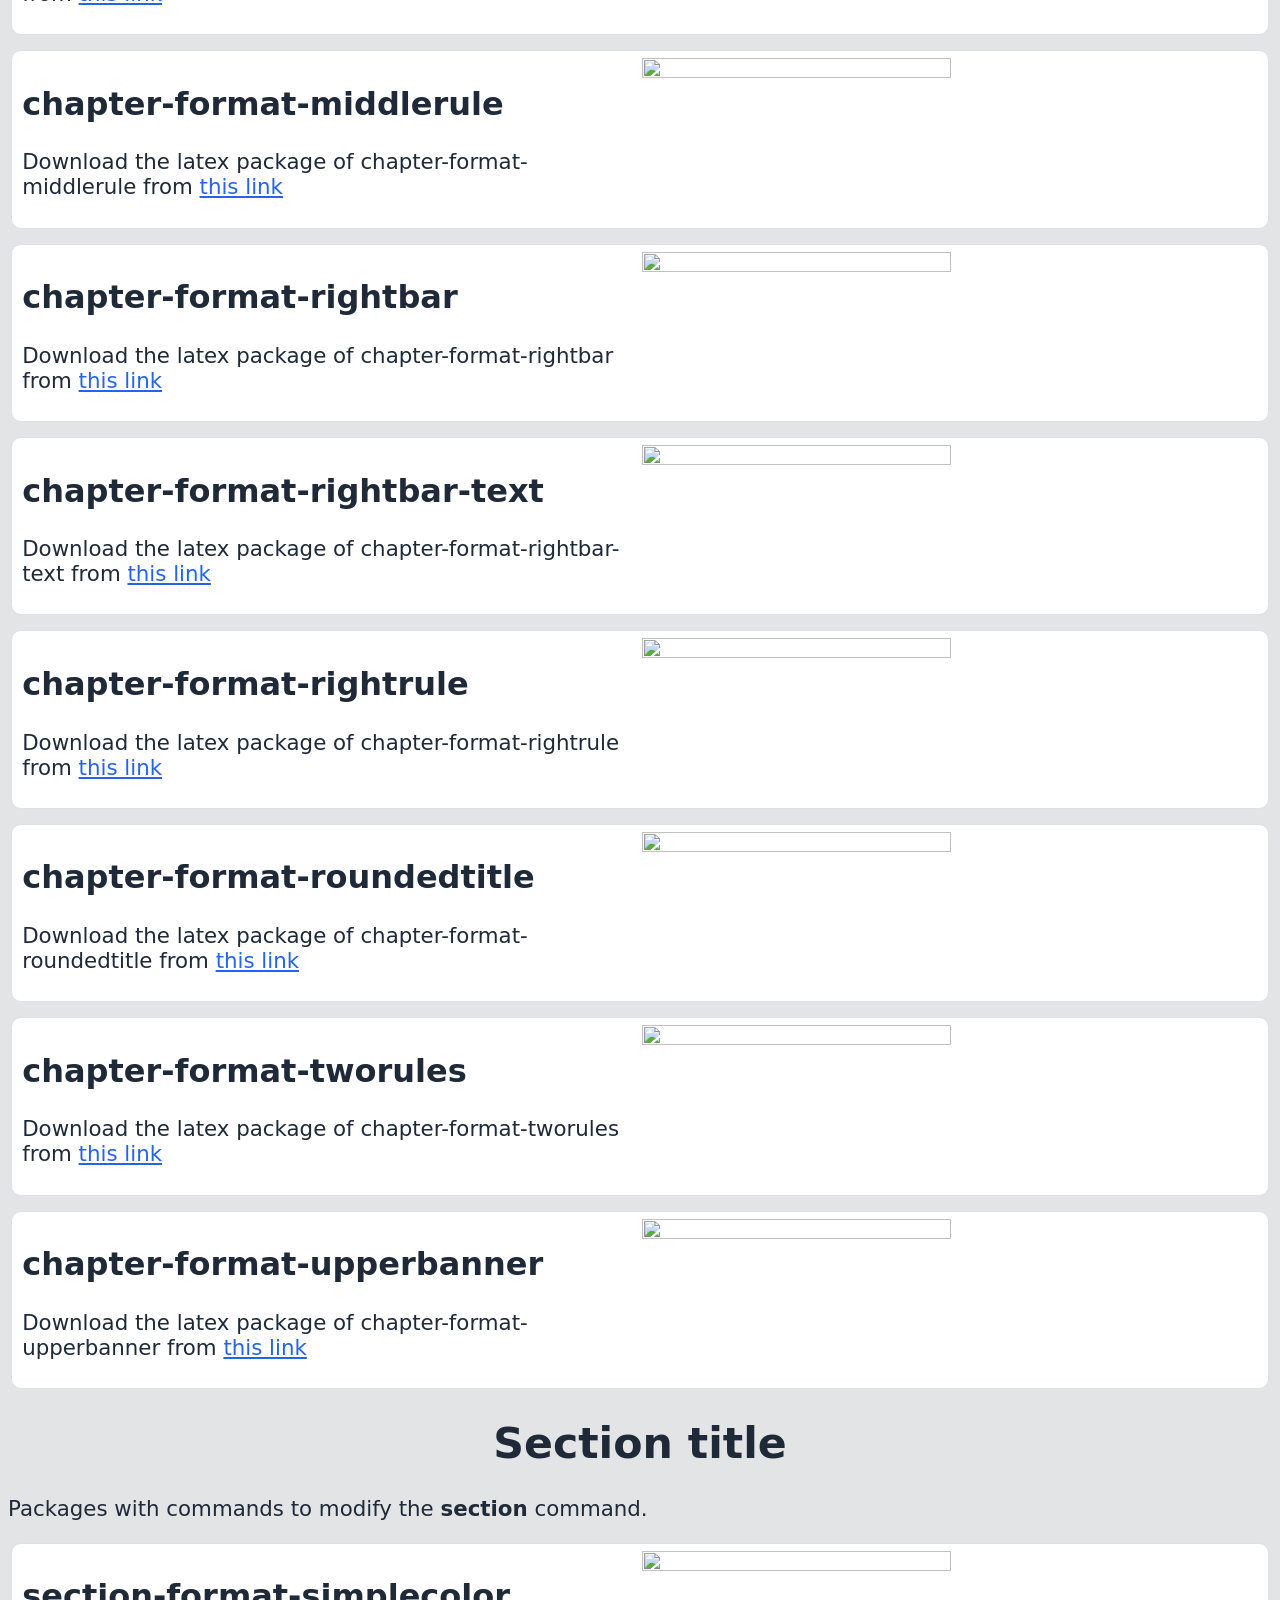
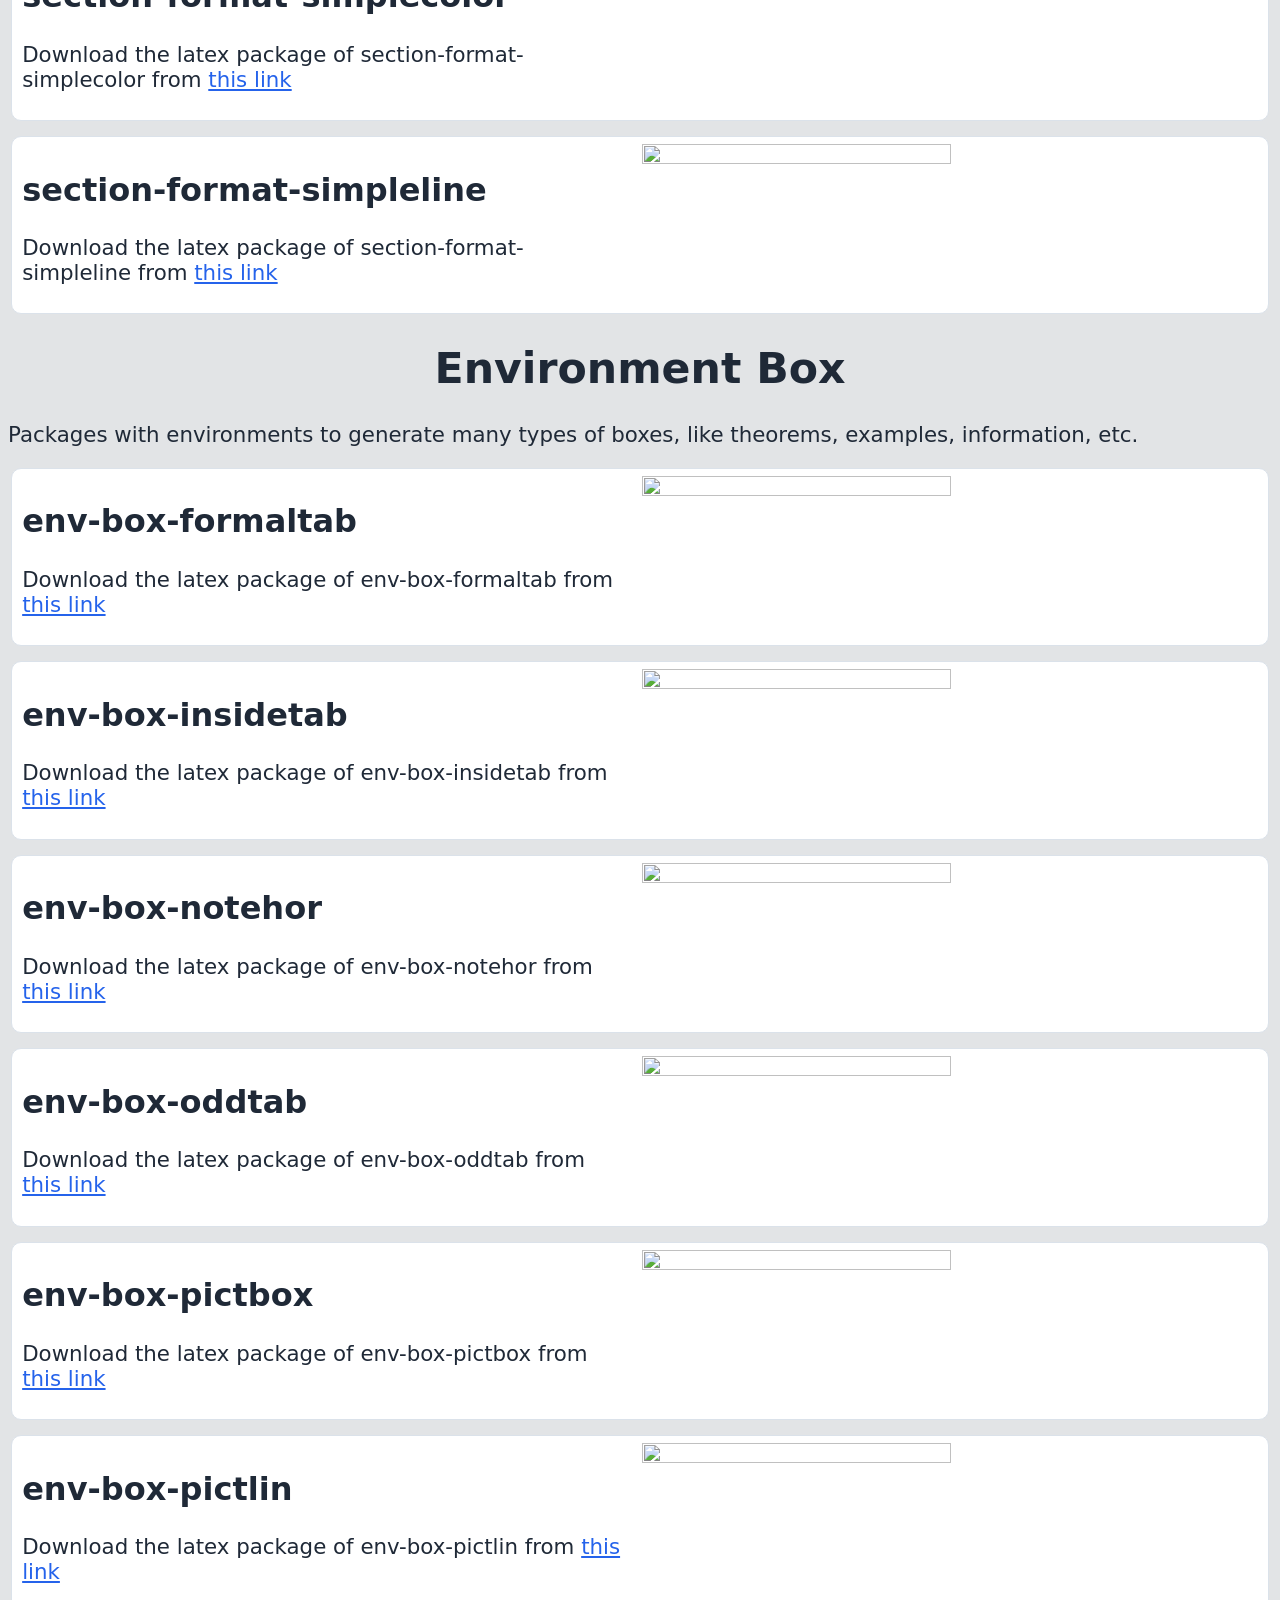
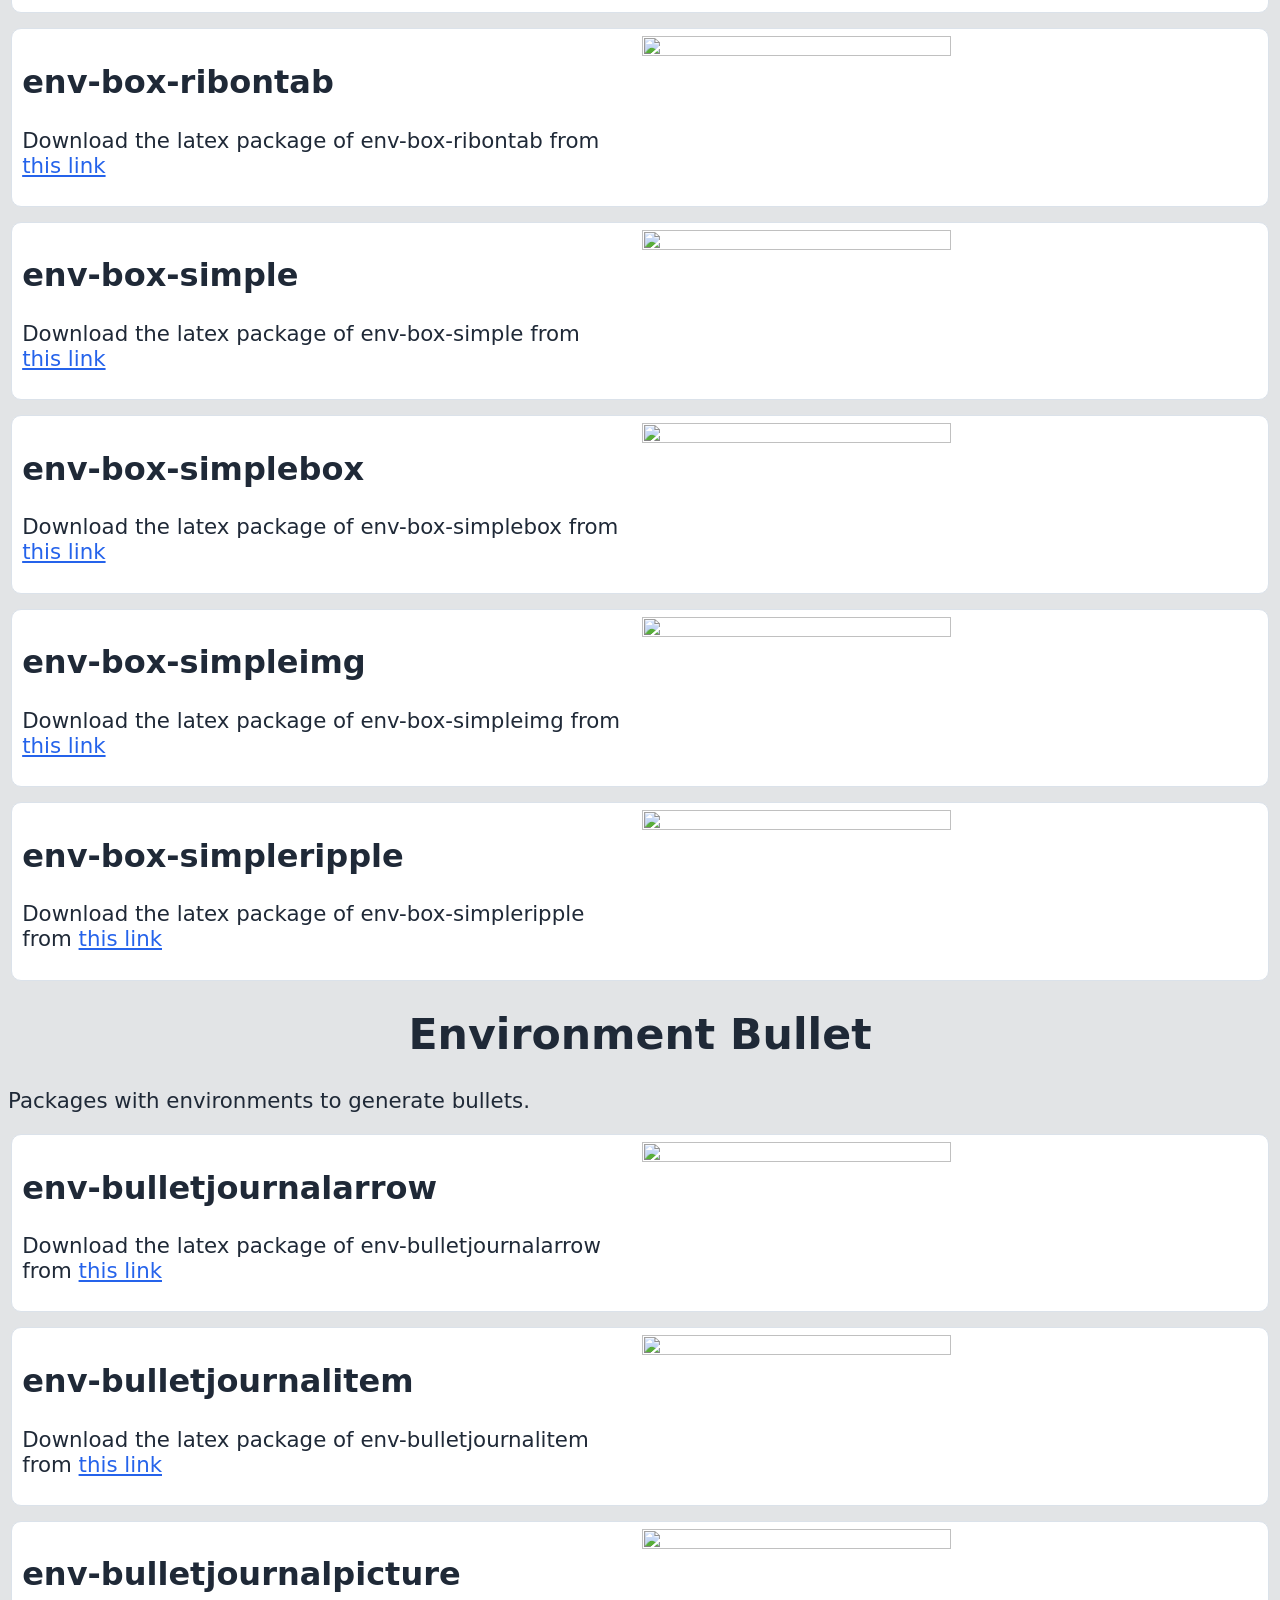
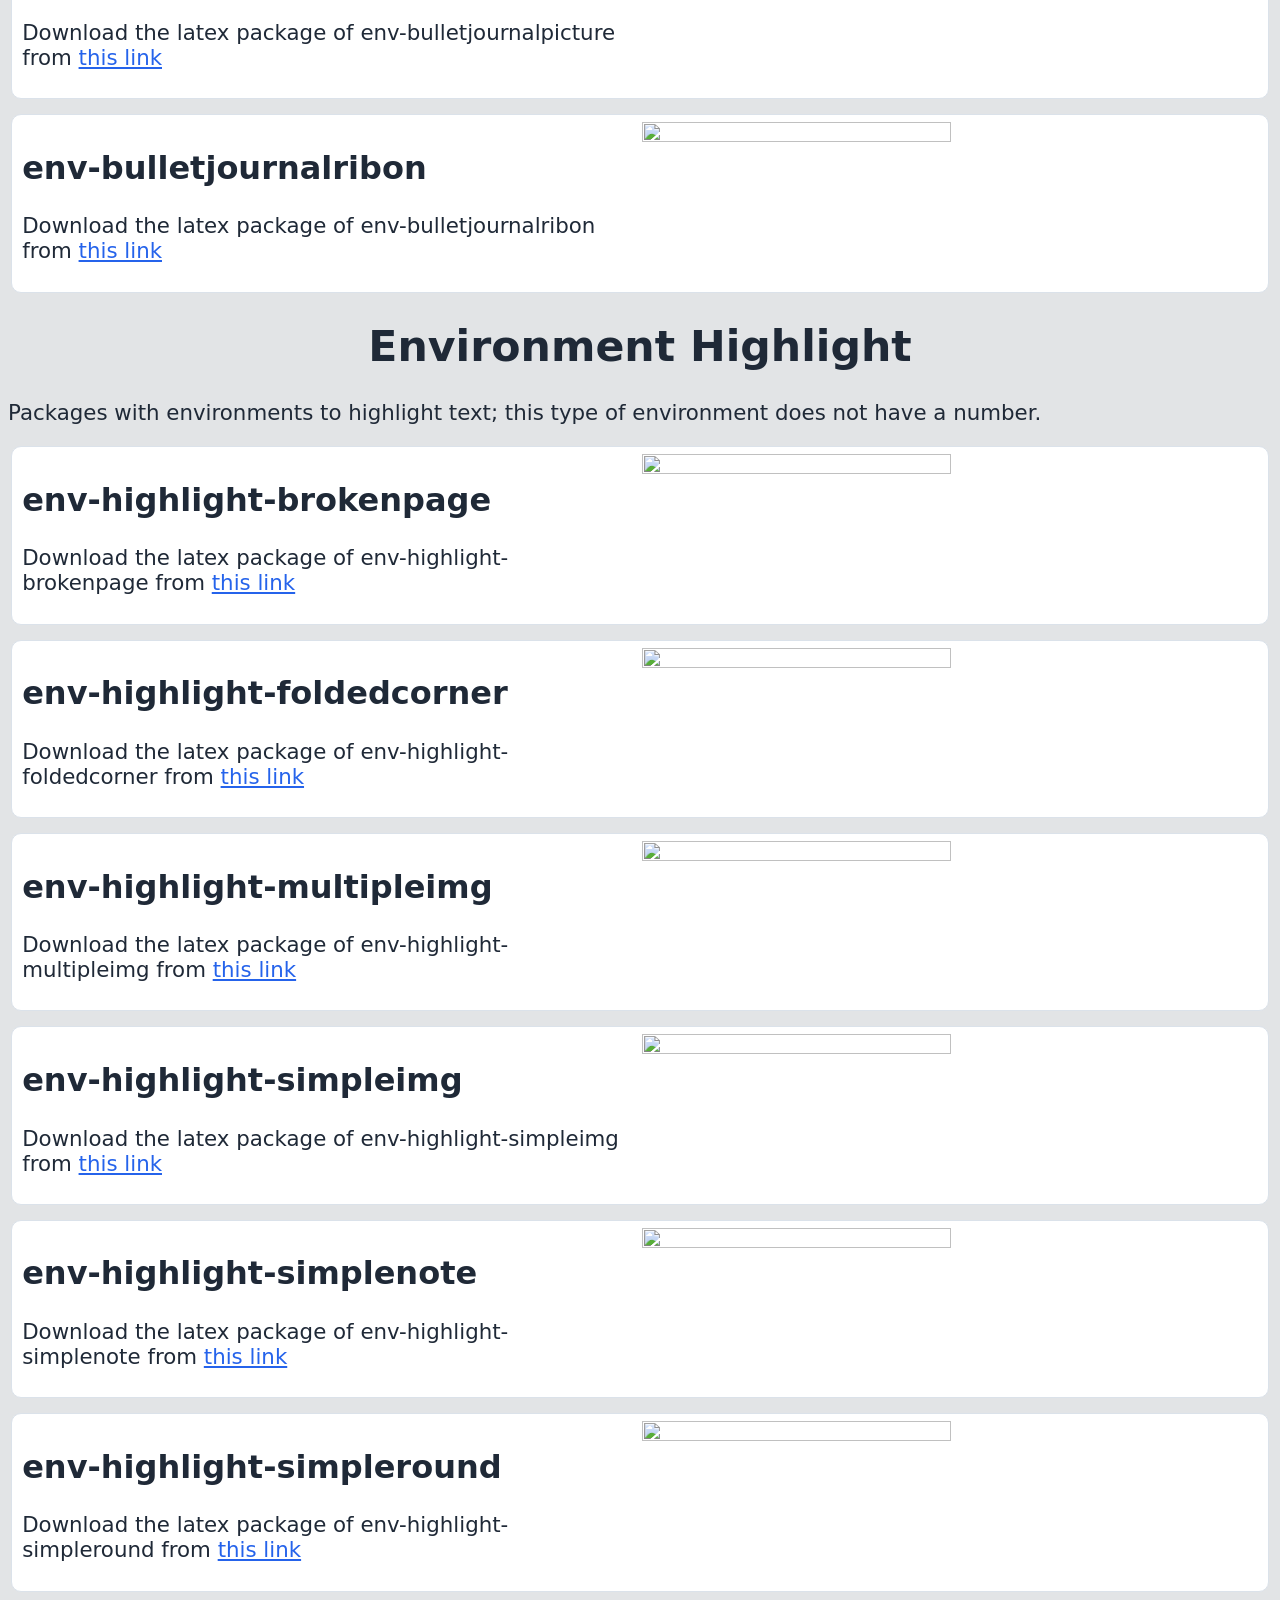
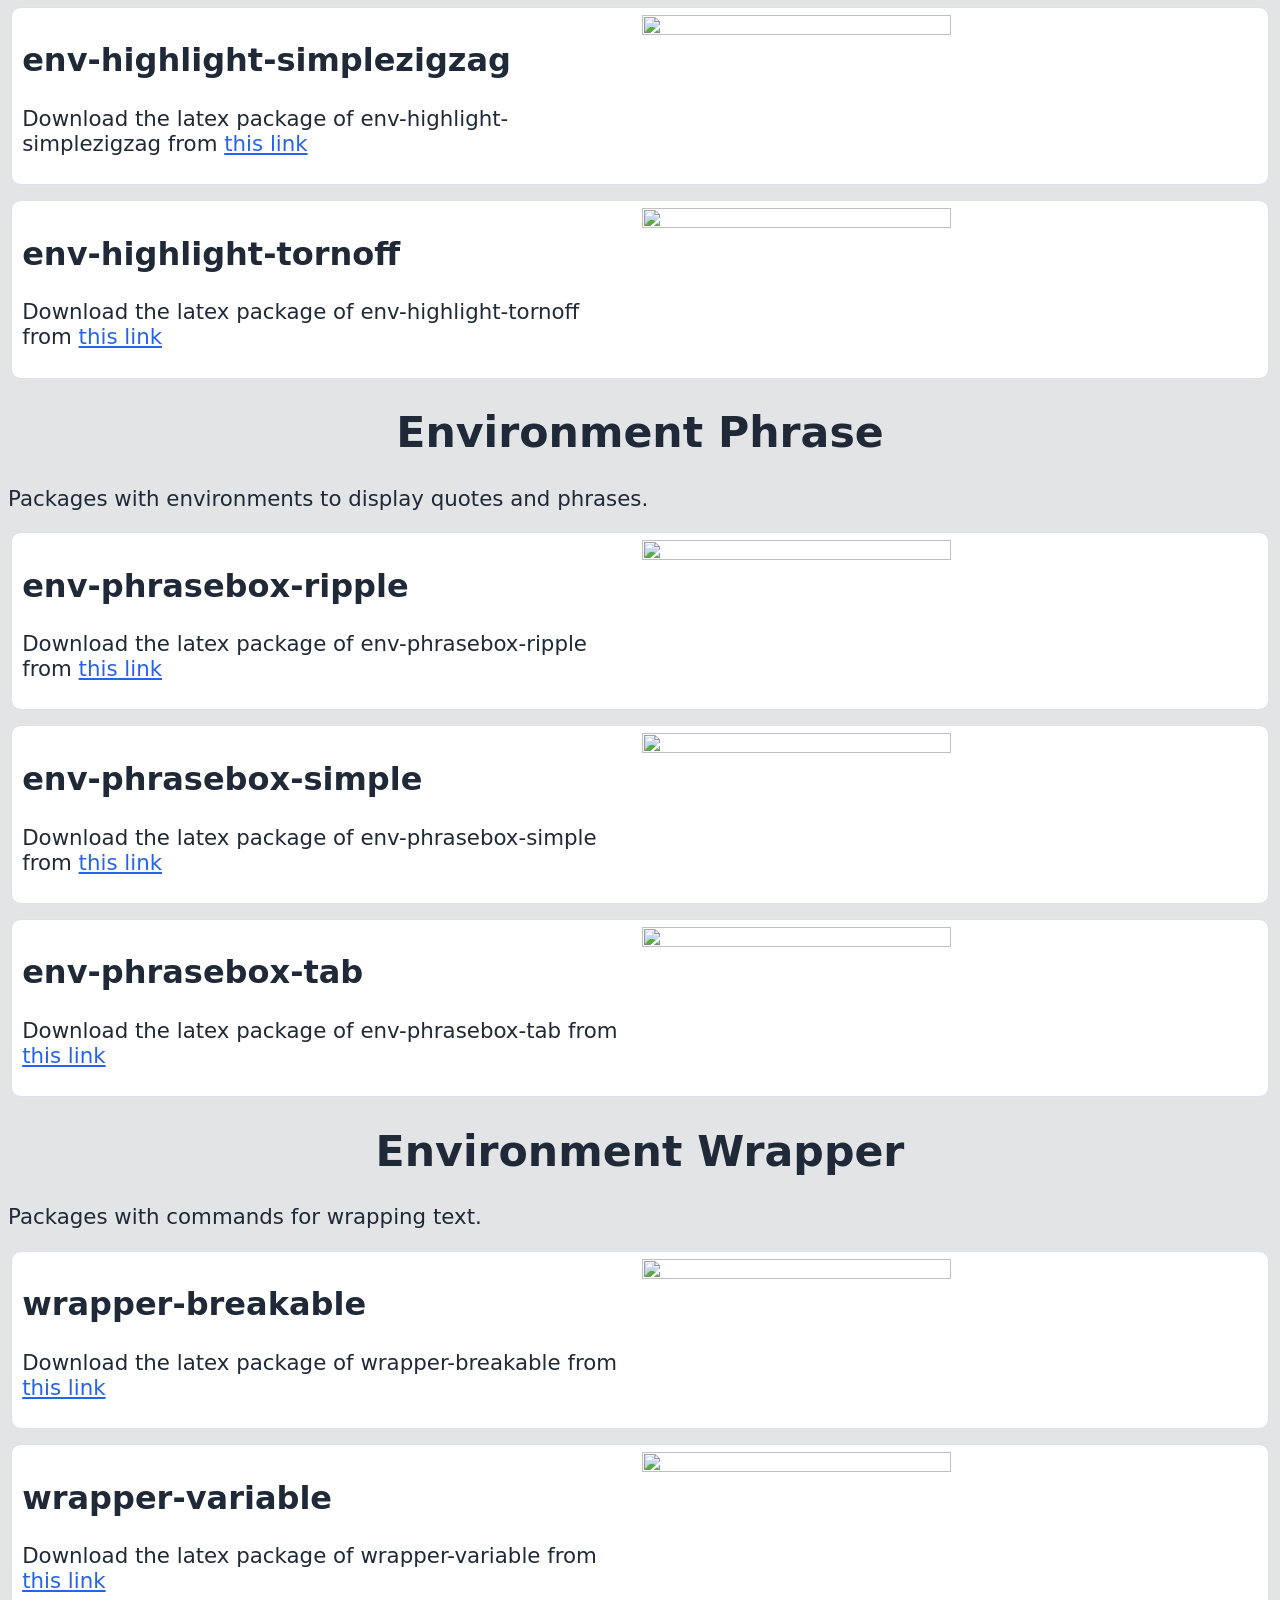
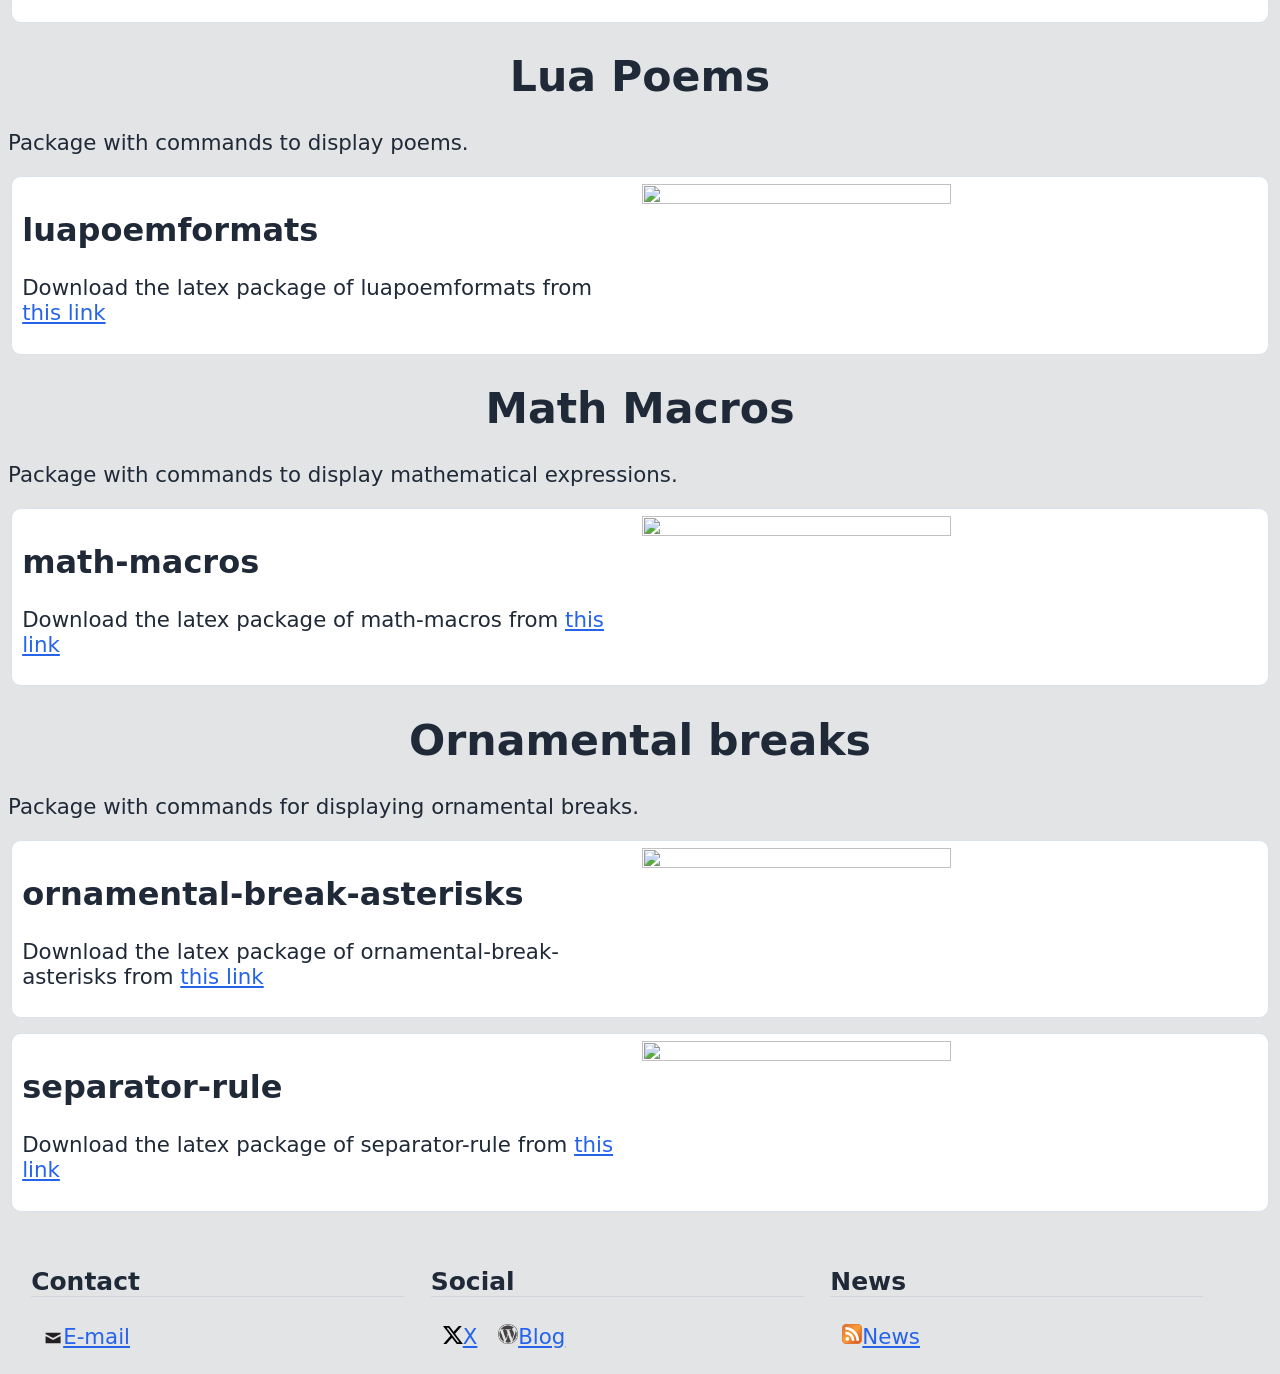
==== commit fd58c646: "ordenando" ====
--- a/index.html
+++ b/index.html
@@ -31,334 +31,600 @@
 	</div>
 	</div>
 
-
-
-<b><h2>Chapter title</h2></b>
-<div class="header libgradient">
-
-    <!-- *********************************************************************** -->
-    <div class="header libgradient">
-	    <h2>chapter-format-tworules</h2>
-	    <p>
-		    Download the latex package of chapter-format-tworules from
-		    <a href="https://sourceforge.net/p/latex-macros-packages/chapter-format-tworules/ci/master/tree/">
-		    this link:<br>
-		    <div class="whiteblock">
-		    <img src="https://sourceforge.net/p/latex-macros-packages/chapter-format-tworules/ci/master/tree/screenshot.png?format=raw"/>
-		    </div>
-		    </a> 
-	    </p>
-    </div>
-    <!-- *********************************************************************** -->
-    <div class="header libgradient">
-	    <h2>chapter-format-rightrule</h2>
-	    <p>
-		    Download the latex package of chapter-format-rightrule from
-		    <a href="https://sourceforge.net/p/latex-macros-packages/chapter-format-rightrule/ci/master/tree/">
-		    this link:<br>
-		    <div class="whiteblock">
-		    <img src="https://sourceforge.net/p/latex-macros-packages/chapter-format-rightrule/ci/master/tree/screenshot.png?format=raw"/>
-		    </div>
-		    </a> 
-	    </p>
-    </div>
-    <!-- *********************************************************************** -->
-    <div class="header libgradient">
-	    <h2>chapter-format-rightbar</h2>
-	    <p>
-		    Download the latex package of chapter-format-rightbar from
-		    <a href="https://sourceforge.net/p/latex-macros-packages/chapter-format-rightbar/ci/master/tree/">
-		    this link:<br>
-		    <div class="whiteblock">
-		    <img src="https://sourceforge.net/p/latex-macros-packages/chapter-format-rightbar/ci/master/tree/screenshot.png?format=raw"/>
-		    </div>
-		    </a> 
-	    </p>
-    </div>
-    <!-- *********************************************************************** -->
-    <div class="header libgradient">
-	    <h2>chapter-format-rightbar-text</h2>
-	    <p>
-		    Download the latex package of chapter-format-rightbar-text from
-		    <a href="https://sourceforge.net/p/latex-macros-packages/chapter-format-rightbar-text/ci/master/tree/">
-		    this link:<br>
-		    <div class="whiteblock">
-		    <img src="https://sourceforge.net/p/latex-macros-packages/chapter-format-rightbar-text/ci/master/tree/screenshot.png?format=raw"/>
-		    </div>
-		    </a> 
-	    </p>
-    </div>
-    <!-- *********************************************************************** -->
-    <div class="header libgradient">
-	    <h2>chapter-format-leftrule</h2>
-	    <p>
-		    Download the latex package of chapter-format-leftrule from
-		    <a href="https://sourceforge.net/p/latex-macros-packages/chapter-format-leftrule/ci/master/tree/">
-		    this link:<br>
-		    <div class="whiteblock">
-		    <img src="https://sourceforge.net/p/latex-macros-packages/chapter-format-leftrule/ci/master/tree/screenshot.png?format=raw"/>
-		    </div>
-		    </a> 
-	    </p>
-    </div>
-    <!-- *********************************************************************** -->
-    <div class="header libgradient">
-	    <h2>chapter-format-upperbanner</h2>
-	    <p>
-		    Download the latex package of chapter-format-upperbanner from
-		    <a href="https://sourceforge.net/p/latex-macros-packages/chapter-format-upperbanner/ci/master/tree/">
-		    this link:<br>
-		    <div class="whiteblock">
-		    <img src="https://sourceforge.net/p/latex-macros-packages/chapter-format-upperbanner/ci/master/tree/screenshot.png?format=raw"/>
-		    </div>
-		    </a> 
-	    </p>
-    </div>
-    <!-- *********************************************************************** -->
-    <div class="header libgradient">
-	    <h2>chapter-format-formaltitle</h2>
-	    <p>
-		    Download the latex package of chapter-format-formaltitle from
-		    <a href="https://sourceforge.net/p/latex-macros-packages/chapter-format-formaltitle/ci/master/tree/">
-		    this link:<br>
-		    <div class="whiteblock">
-		    <img src="https://sourceforge.net/p/latex-macros-packages/chapter-format-formaltitle/ci/master/tree/screenshot.png?format=raw"/>
-		    </div>
-		    </a> 
-	    </p>
-    </div>
-    <!-- *********************************************************************** -->
-    <div class="header libgradient">
-	    <h2>chapter-format-roundedtitle</h2>
-	    <p>
-		    Download the latex package of chapter-format-roundedtitle from
-		    <a href="https://sourceforge.net/p/latex-macros-packages/chapter-format-roundedtitle/ci/master/tree/">
-		    this link:<br>
-		    <div class="whiteblock">
-		    <img src="https://sourceforge.net/p/latex-macros-packages/chapter-format-roundedtitle/ci/master/tree/screenshot.png?format=raw"/>
-		    </div>
-		    </a> 
-	    </p>
-    </div>
-    <!-- *********************************************************************** -->
-    <div class="header libgradient">
-	    <h2>chapter-format-middlerule</h2>
-	    <p>
-		    Download the latex package of chapter-format-middlerule from
-		    <a href="https://sourceforge.net/p/latex-macros-packages/chapter-format-middlerule/ci/master/tree/">
-		    this link:<br>
-		    <div class="whiteblock">
-		    <img src="https://sourceforge.net/p/latex-macros-packages/chapter-format-middlerule/ci/master/tree/screenshot.png?format=raw"/>
-		    </div>
-		    </a> 
-	    </p>
-    </div>
-    <!-- *********************************************************************** -->
-    <div class="header libgradient">
-	    <h2>chapter-format-formalbar</h2>
-	    <p>
-		    Download the latex package of chapter-format-formalbar from
-		    <a href="https://sourceforge.net/p/latex-macros-packages/chapter-format-formalbar/ci/master/tree/">
-		    this link:<br>
-		    <div class="whiteblock">
-		    <img src="https://sourceforge.net/p/latex-macros-packages/chapter-format-formalbar/ci/master/tree/screenshot.png?format=raw"/>
-		    </div>
-		    </a> 
-	    </p>
-    </div>
-    <!-- *********************************************************************** -->
-
-</div>
-		
-<b><h2>Packages - titles:</h2></b>
-<div class="header libgradient">
-	
-	<!-- *********************************************************************** -->	
-	<div class="degradeblock libblock"><a target="_blank" href="chapter-format/chapter-format.html">
-		<div class="itemtitle">
-		<b>\chapter</b>
-		</div>
-		<div class="imagedemo">
-		<img width="100%" src="imagenes/LOGOS/chapter-format.png"/>
-		</div>
-		</a>   
-	</div>
-	<!-- *********************************************************************** -->	
-	<div class="degradeblock libblock"><a target="_blank" href="section-format/section-format.html">
-		<div class="itemtitle">
-		<b>\section</b>
-		</div>
-		<div class="imagedemo">
-		<img width="100%" src="imagenes/LOGOS/section-format.png"/>
-		</div>
-		</a>   
-	</div>
-	<!-- *********************************************************************** -->	
-	<div class="degradeblock libblock"><a target="_blank" href="separator-rule/separator-rule.html">
-		<div class="itemtitle">
-		<b>Separator Rules</b>
-		</div>
-		<div class="imagedemo">
-		<img width="100%" src="imagenes/LOGOS/separator-rule.png"/>
-		</div>
-		</a>   
-	</div>
-	<!-- *********************************************************************** -->	
-	<div class="degradeblock libblock"><a target="_blank" href="ornamental-break/ornamental-break.html">
-		<div class="itemtitle">
-		<b>\OrnamentalBreak</b>
-		</div>
-		<div class="imagedemo">
-		<img width="100%" src="imagenes/LOGOS/ornamental-break.png"/>
-		</div>
-		</a>   
-	</div>
-	<!-- *********************************************************************** -->	
-</div>
-
-
-<b><h2>Packages - boxs:</h2></b>
-<div class="header libgradient">
-
-	<!-- *********************************************************************** -->	
-	<div class="degradeblock libblock"><a target="_blank" href="env-highlightbox/env-highlightbox.html">
-		<div class="itemtitle">
-		<b>Highlight box</b>
-		</div>
-		<div class="imagedemo">
-		<img width="100%" src="imagenes/LOGOS/env-highlightbox.png"/>
-		</div>
-		</a>   
-	</div>
-	<!-- *********************************************************************** -->	
-	<div class="degradeblock libblock"><a target="_blank" href="env-phrasebox/env-phrasebox.html">
-		<div class="itemtitle">
-		<b>Phrase Box</b>
-		</div>
-		<div class="imagedemo">
-		<img width="100%" src="imagenes/LOGOS/env-phrasebox.png"/>
-		</div>
-		</a>
-	</div>
-	<!-- *********************************************************************** -->	
-	<div class="degradeblock libblock"><a target="_blank" href="env-boxbox/env-boxbox.html">
-		<div class="itemtitle">
-		<b>Enviromment box</b>
-		</div>
-		<div class="imagedemo">
-		<img width="100%" src="imagenes/LOGOS/env-boxbox.png"/>
-		</div>
-		</a>   
-	</div>
-	<!-- *********************************************************************** -->	
-	<div class="degradeblock libblock"><a target="_blank" href="env-datbox/env-datbox.html">
-		<div class="itemtitle">
-		<b>Data box</b>
-		</div>
-		<div class="imagedemo">
-		<img width="100%" src="imagenes/LOGOS/env-datbox.png"/>
-		</div>
-		</a>   
-	</div>
-	<!-- *********************************************************************** -->	
-
-</div>
-
-
-<b><h2>Packages - items:</h2></b>
-<div class="header libgradient">
-	<!-- *********************************************************************** -->	
-	<div class="degradeblock libblock"><a target="_blank" href="env-enumerate/env-enumerate.html">
-		<div class="itemtitle">
-		<b>Enumerate</b>
-		</div>
-		<div class="imagedemo">
-		<img width="100%" src="imagenes/LOGOS/env-enumerate.png"/>
-		</div>
-		</a>   
-	</div>
-	<!-- *********************************************************************** -->	
-	<div class="degradeblock libblock"><a target="_blank" href="env-itemize/env-itemize.html">
-		<div class="itemtitle">
-		<b>Itemize</b>
-		</div>
-		<div class="imagedemo">
-		<img width="100%" src="imagenes/LOGOS/env-itemize.png"/>
-		</div>
-		</a>
-	</div>
-</div>
-
-
-<b><h2>Packages:</h2></b>
-<div class="header libgradient">
-	<!-- *********************************************************************** -->	
-	<div class="degradeblock libblock"><a target="_blank" href="wrapper/wrapper.html">
-		<div class="itemtitle">
-		<b>Wrapper</b>
-		</div>
-		<div class="imagedemo">
-		<img width="100%" src="imagenes/LOGOS/wrapper.png"/>
-		</div>
-		</a>
-	</div>
-	<!-- *********************************************************************** -->	
-</div>
-
-
-<b><h2>Packages:</h2></b>
-<div class="header libgradient">
-	<!-- *********************************************************************** -->	
-	<div class="degradeblock libblock"><a target="_blank" href="https://github.com/trucomanx-latex-packages/background-images">
-		<div class="itemtitle">
-		<b>Mathematical Macros</b>
-		</div>
-		<div class="imagedemo">
-		<img width="100%" src="imagenes/LOGOS/math-macros.png"/>
-		</div>
-		</a>
-	</div>
-	<!-- *********************************************************************** -->	
-	<div class="degradeblock libblock"><a target="_blank" href="background-images/background-images.html">
-		<div class="itemtitle">
-		<b>Background Images</b>
-		</div>
-		<div class="imagedemo">
-		<img width="100%" src="imagenes/LOGOS/background-images.png"/>
-		</div>
-		</a>
-	</div>
-	<!-- *********************************************************************** -->	
-	<div class="degradeblock libblock"><a target="_blank" href="catalographic-card/catalographic-card.html">
-		<div class="itemtitle">
-		<b>Catalographic Cards</b>
-		</div>
-		<div class="imagedemo">
-		<img width="100%" src="imagenes/LOGOS/catalographic-card.png"/>
-		</div>
-		</a>   
-	</div>
-	<!-- *********************************************************************** -->
-	
-</div>
-
-<b><h2>Packages - Lua:</h2></b>
-<div class="header libgradient">
-	
-	<!-- *********************************************************************** -->	
-	<div class="degradeblock libblock"><a target="_blank" href="luapoemformats/luapoemformats.html">
-		<div class="itemtitle">
-		<b>Lua Poem Formats</b>
-		</div>
-		<div class="imagedemo">
-		<img width="100%" src="imagenes/LOGOS/luapoemformats.png"/>
-		</div>
-		</a>
-	</div>
-	<!-- *********************************************************************** -->
-
-</div>
-
+<!----------------------------------------------------------------------------->
+
+
+
+<center><h1>Background Images</h1></center>
+<p>Packages with commands to draw background images.</p>
+
+<div class="header libgradient bloque">
+<div>
+<h2>background-images</h2>
+<p>
+Download the latex package of background-images from
+<a href="https://github.com/trucomanx-latex-packages/background-images">this link</a>
+</p>
+</div>
+<img src="https://github.com/trucomanx-latex-packages/background-images/raw/master/screenshot.png"/>
+</div>
+
+
+<center><h1>Catalographic Card</h1></center>
+<p>Packages with commands to generate catalog cards.</p>
+
+<div class="header libgradient bloque">
+<div>
+<h2>catalographic-card</h2>
+<p>
+Download the latex package of catalographic-card from
+<a href="https://github.com/trucomanx-latex-packages/catalographic-card">this link</a>
+</p>
+</div>
+<img src="https://github.com/trucomanx-latex-packages/catalographic-card/raw/master/screenshot.png"/>
+</div>
+
+
+<center><h1>Chapter title</h1></center>
+<p>Packages with commands to modify the <b>chapter</b> command.</p>
+
+<div class="header libgradient bloque">
+<div>
+<h2>chapter-format-formalbar</h2>
+<p>
+Download the latex package of chapter-format-formalbar from
+<a href="https://github.com/trucomanx-latex-packages/chapter-format-formalbar">this link</a>
+</p>
+</div>
+<img src="https://github.com/trucomanx-latex-packages/chapter-format-formalbar/raw/master/screenshot.png"/>
+</div>
+
+
+<div class="header libgradient bloque">
+<div>
+<h2>chapter-format-formaltitle</h2>
+<p>
+Download the latex package of chapter-format-formaltitle from
+<a href="https://github.com/trucomanx-latex-packages/chapter-format-formaltitle">this link</a>
+</p>
+</div>
+<img src="https://github.com/trucomanx-latex-packages/chapter-format-formaltitle/raw/master/screenshot.png"/>
+</div>
+
+
+<div class="header libgradient bloque">
+<div>
+<h2>chapter-format-leftrule</h2>
+<p>
+Download the latex package of chapter-format-leftrule from
+<a href="https://github.com/trucomanx-latex-packages/chapter-format-leftrule">this link</a>
+</p>
+</div>
+<img src="https://github.com/trucomanx-latex-packages/chapter-format-leftrule/raw/master/screenshot.png"/>
+</div>
+
+
+<div class="header libgradient bloque">
+<div>
+<h2>chapter-format-middlerule</h2>
+<p>
+Download the latex package of chapter-format-middlerule from
+<a href="https://github.com/trucomanx-latex-packages/chapter-format-middlerule">this link</a>
+</p>
+</div>
+<img src="https://github.com/trucomanx-latex-packages/chapter-format-middlerule/raw/master/screenshot.png"/>
+</div>
+
+
+<div class="header libgradient bloque">
+<div>
+<h2>chapter-format-rightbar</h2>
+<p>
+Download the latex package of chapter-format-rightbar from
+<a href="https://github.com/trucomanx-latex-packages/chapter-format-rightbar">this link</a>
+</p>
+</div>
+<img src="https://github.com/trucomanx-latex-packages/chapter-format-rightbar/raw/master/screenshot.png"/>
+</div>
+
+
+<div class="header libgradient bloque">
+<div>
+<h2>chapter-format-rightbar-text</h2>
+<p>
+Download the latex package of chapter-format-rightbar-text from
+<a href="https://github.com/trucomanx-latex-packages/chapter-format-rightbar-text">this link</a>
+</p>
+</div>
+<img src="https://github.com/trucomanx-latex-packages/chapter-format-rightbar-text/raw/master/screenshot.png"/>
+</div>
+
+
+<div class="header libgradient bloque">
+<div>
+<h2>chapter-format-rightrule</h2>
+<p>
+Download the latex package of chapter-format-rightrule from
+<a href="https://github.com/trucomanx-latex-packages/chapter-format-rightrule">this link</a>
+</p>
+</div>
+<img src="https://github.com/trucomanx-latex-packages/chapter-format-rightrule/raw/master/screenshot.png"/>
+</div>
+
+
+<div class="header libgradient bloque">
+<div>
+<h2>chapter-format-roundedtitle</h2>
+<p>
+Download the latex package of chapter-format-roundedtitle from
+<a href="https://github.com/trucomanx-latex-packages/chapter-format-roundedtitle">this link</a>
+</p>
+</div>
+<img src="https://github.com/trucomanx-latex-packages/chapter-format-roundedtitle/raw/master/screenshot.png"/>
+</div>
+
+
+<div class="header libgradient bloque">
+<div>
+<h2>chapter-format-tworules</h2>
+<p>
+Download the latex package of chapter-format-tworules from
+<a href="https://github.com/trucomanx-latex-packages/chapter-format-tworules">this link</a>
+</p>
+</div>
+<img src="https://github.com/trucomanx-latex-packages/chapter-format-tworules/raw/master/screenshot.png"/>
+</div>
+
+
+<div class="header libgradient bloque">
+<div>
+<h2>chapter-format-upperbanner</h2>
+<p>
+Download the latex package of chapter-format-upperbanner from
+<a href="https://github.com/trucomanx-latex-packages/chapter-format-upperbanner">this link</a>
+</p>
+</div>
+<img src="https://github.com/trucomanx-latex-packages/chapter-format-upperbanner/raw/master/screenshot.png"/>
+</div>
+
+
+<center><h1>Section title</h1></center>
+<p>Packages with commands to modify the <b>section</b> command.</p>
+
+<div class="header libgradient bloque">
+<div>
+<h2>section-format-simplecolor</h2>
+<p>
+Download the latex package of section-format-simplecolor from
+<a href="https://github.com/trucomanx-latex-packages/section-format-simplecolor">this link</a>
+</p>
+</div>
+<img src="https://github.com/trucomanx-latex-packages/section-format-simplecolor/raw/master/screenshot.png"/>
+</div>
+
+
+<div class="header libgradient bloque">
+<div>
+<h2>section-format-simpleline</h2>
+<p>
+Download the latex package of section-format-simpleline from
+<a href="https://github.com/trucomanx-latex-packages/section-format-simpleline">this link</a>
+</p>
+</div>
+<img src="https://github.com/trucomanx-latex-packages/section-format-simpleline/raw/master/screenshot.png"/>
+</div>
+
+
+<center><h1>Environment Box</h1></center>
+<p>Packages with environments to generate many types of boxes, like theorems, examples, information, etc.</p>
+
+<div class="header libgradient bloque">
+<div>
+<h2>env-box-formaltab</h2>
+<p>
+Download the latex package of env-box-formaltab from
+<a href="https://github.com/trucomanx-latex-packages/env-box-formaltab">this link</a>
+</p>
+</div>
+<img src="https://github.com/trucomanx-latex-packages/env-box-formaltab/raw/master/screenshot.png"/>
+</div>
+
+
+<div class="header libgradient bloque">
+<div>
+<h2>env-box-insidetab</h2>
+<p>
+Download the latex package of env-box-insidetab from
+<a href="https://github.com/trucomanx-latex-packages/env-box-insidetab">this link</a>
+</p>
+</div>
+<img src="https://github.com/trucomanx-latex-packages/env-box-insidetab/raw/master/screenshot.png"/>
+</div>
+
+
+<div class="header libgradient bloque">
+<div>
+<h2>env-box-notehor</h2>
+<p>
+Download the latex package of env-box-notehor from
+<a href="https://github.com/trucomanx-latex-packages/env-box-notehor">this link</a>
+</p>
+</div>
+<img src="https://github.com/trucomanx-latex-packages/env-box-notehor/raw/master/screenshot.png"/>
+</div>
+
+
+<div class="header libgradient bloque">
+<div>
+<h2>env-box-oddtab</h2>
+<p>
+Download the latex package of env-box-oddtab from
+<a href="https://github.com/trucomanx-latex-packages/env-box-oddtab">this link</a>
+</p>
+</div>
+<img src="https://github.com/trucomanx-latex-packages/env-box-oddtab/raw/master/screenshot.png"/>
+</div>
+
+
+<div class="header libgradient bloque">
+<div>
+<h2>env-box-pictbox</h2>
+<p>
+Download the latex package of env-box-pictbox from
+<a href="https://github.com/trucomanx-latex-packages/env-box-pictbox">this link</a>
+</p>
+</div>
+<img src="https://github.com/trucomanx-latex-packages/env-box-pictbox/raw/master/screenshot.png"/>
+</div>
+
+
+<div class="header libgradient bloque">
+<div>
+<h2>env-box-pictlin</h2>
+<p>
+Download the latex package of env-box-pictlin from
+<a href="https://github.com/trucomanx-latex-packages/env-box-pictlin">this link</a>
+</p>
+</div>
+<img src="https://github.com/trucomanx-latex-packages/env-box-pictlin/raw/master/screenshot.png"/>
+</div>
+
+
+<div class="header libgradient bloque">
+<div>
+<h2>env-box-ribontab</h2>
+<p>
+Download the latex package of env-box-ribontab from
+<a href="https://github.com/trucomanx-latex-packages/env-box-ribontab">this link</a>
+</p>
+</div>
+<img src="https://github.com/trucomanx-latex-packages/env-box-ribontab/raw/master/screenshot.png"/>
+</div>
+
+
+<div class="header libgradient bloque">
+<div>
+<h2>env-box-simple</h2>
+<p>
+Download the latex package of env-box-simple from
+<a href="https://github.com/trucomanx-latex-packages/env-box-simple">this link</a>
+</p>
+</div>
+<img src="https://github.com/trucomanx-latex-packages/env-box-simple/raw/master/screenshot.png"/>
+</div>
+
+
+<div class="header libgradient bloque">
+<div>
+<h2>env-box-simplebox</h2>
+<p>
+Download the latex package of env-box-simplebox from
+<a href="https://github.com/trucomanx-latex-packages/env-box-simplebox">this link</a>
+</p>
+</div>
+<img src="https://github.com/trucomanx-latex-packages/env-box-simplebox/raw/master/screenshot.png"/>
+</div>
+
+
+<div class="header libgradient bloque">
+<div>
+<h2>env-box-simpleimg</h2>
+<p>
+Download the latex package of env-box-simpleimg from
+<a href="https://github.com/trucomanx-latex-packages/env-box-simpleimg">this link</a>
+</p>
+</div>
+<img src="https://github.com/trucomanx-latex-packages/env-box-simpleimg/raw/master/screenshot.png"/>
+</div>
+
+
+<div class="header libgradient bloque">
+<div>
+<h2>env-box-simpleripple</h2>
+<p>
+Download the latex package of env-box-simpleripple from
+<a href="https://github.com/trucomanx-latex-packages/env-box-simpleripple">this link</a>
+</p>
+</div>
+<img src="https://github.com/trucomanx-latex-packages/env-box-simpleripple/raw/master/screenshot.png"/>
+</div>
+
+
+<center><h1>Environment Bullet</h1></center>
+<p>Packages with environments to generate bullets.</p>
+
+<div class="header libgradient bloque">
+<div>
+<h2>env-bulletjournalarrow</h2>
+<p>
+Download the latex package of env-bulletjournalarrow from
+<a href="https://github.com/trucomanx-latex-packages/env-bulletjournalarrow">this link</a>
+</p>
+</div>
+<img src="https://github.com/trucomanx-latex-packages/env-bulletjournalarrow/raw/master/screenshot.png"/>
+</div>
+
+
+<div class="header libgradient bloque">
+<div>
+<h2>env-bulletjournalitem</h2>
+<p>
+Download the latex package of env-bulletjournalitem from
+<a href="https://github.com/trucomanx-latex-packages/env-bulletjournalitem">this link</a>
+</p>
+</div>
+<img src="https://github.com/trucomanx-latex-packages/env-bulletjournalitem/raw/master/screenshot.png"/>
+</div>
+
+
+<div class="header libgradient bloque">
+<div>
+<h2>env-bulletjournalpicture</h2>
+<p>
+Download the latex package of env-bulletjournalpicture from
+<a href="https://github.com/trucomanx-latex-packages/env-bulletjournalpicture">this link</a>
+</p>
+</div>
+<img src="https://github.com/trucomanx-latex-packages/env-bulletjournalpicture/raw/master/screenshot.png"/>
+</div>
+
+
+<div class="header libgradient bloque">
+<div>
+<h2>env-bulletjournalribon</h2>
+<p>
+Download the latex package of env-bulletjournalribon from
+<a href="https://github.com/trucomanx-latex-packages/env-bulletjournalribon">this link</a>
+</p>
+</div>
+<img src="https://github.com/trucomanx-latex-packages/env-bulletjournalribon/raw/master/screenshot.png"/>
+</div>
+
+
+<center><h1>Environment Highlight</h1></center>
+<p>Packages with environments to highlight text; this type of environment does not have a number.</p>
+
+<div class="header libgradient bloque">
+<div>
+<h2>env-highlight-brokenpage</h2>
+<p>
+Download the latex package of env-highlight-brokenpage from
+<a href="https://github.com/trucomanx-latex-packages/env-highlight-brokenpage">this link</a>
+</p>
+</div>
+<img src="https://github.com/trucomanx-latex-packages/env-highlight-brokenpage/raw/master/screenshot.png"/>
+</div>
+
+
+<div class="header libgradient bloque">
+<div>
+<h2>env-highlight-foldedcorner</h2>
+<p>
+Download the latex package of env-highlight-foldedcorner from
+<a href="https://github.com/trucomanx-latex-packages/env-highlight-foldedcorner">this link</a>
+</p>
+</div>
+<img src="https://github.com/trucomanx-latex-packages/env-highlight-foldedcorner/raw/master/screenshot.png"/>
+</div>
+
+
+<div class="header libgradient bloque">
+<div>
+<h2>env-highlight-multipleimg</h2>
+<p>
+Download the latex package of env-highlight-multipleimg from
+<a href="https://github.com/trucomanx-latex-packages/env-highlight-multipleimg">this link</a>
+</p>
+</div>
+<img src="https://github.com/trucomanx-latex-packages/env-highlight-multipleimg/raw/master/screenshot.png"/>
+</div>
+
+
+<div class="header libgradient bloque">
+<div>
+<h2>env-highlight-simpleimg</h2>
+<p>
+Download the latex package of env-highlight-simpleimg from
+<a href="https://github.com/trucomanx-latex-packages/env-highlight-simpleimg">this link</a>
+</p>
+</div>
+<img src="https://github.com/trucomanx-latex-packages/env-highlight-simpleimg/raw/master/screenshot.png"/>
+</div>
+
+
+<div class="header libgradient bloque">
+<div>
+<h2>env-highlight-simplenote</h2>
+<p>
+Download the latex package of env-highlight-simplenote from
+<a href="https://github.com/trucomanx-latex-packages/env-highlight-simplenote">this link</a>
+</p>
+</div>
+<img src="https://github.com/trucomanx-latex-packages/env-highlight-simplenote/raw/master/screenshot.png"/>
+</div>
+
+
+<div class="header libgradient bloque">
+<div>
+<h2>env-highlight-simpleround</h2>
+<p>
+Download the latex package of env-highlight-simpleround from
+<a href="https://github.com/trucomanx-latex-packages/env-highlight-simpleround">this link</a>
+</p>
+</div>
+<img src="https://github.com/trucomanx-latex-packages/env-highlight-simpleround/raw/master/screenshot.png"/>
+</div>
+
+
+<div class="header libgradient bloque">
+<div>
+<h2>env-highlight-simplezigzag</h2>
+<p>
+Download the latex package of env-highlight-simplezigzag from
+<a href="https://github.com/trucomanx-latex-packages/env-highlight-simplezigzag">this link</a>
+</p>
+</div>
+<img src="https://github.com/trucomanx-latex-packages/env-highlight-simplezigzag/raw/master/screenshot.png"/>
+</div>
+
+
+<div class="header libgradient bloque">
+<div>
+<h2>env-highlight-tornoff</h2>
+<p>
+Download the latex package of env-highlight-tornoff from
+<a href="https://github.com/trucomanx-latex-packages/env-highlight-tornoff">this link</a>
+</p>
+</div>
+<img src="https://github.com/trucomanx-latex-packages/env-highlight-tornoff/raw/master/screenshot.png"/>
+</div>
+
+
+<center><h1>Environment Phrase</h1></center>
+<p>Packages with environments to display quotes and phrases.</p>
+
+<div class="header libgradient bloque">
+<div>
+<h2>env-phrasebox-ripple</h2>
+<p>
+Download the latex package of env-phrasebox-ripple from
+<a href="https://github.com/trucomanx-latex-packages/env-phrasebox-ripple">this link</a>
+</p>
+</div>
+<img src="https://github.com/trucomanx-latex-packages/env-phrasebox-ripple/raw/master/screenshot.png"/>
+</div>
+
+
+<div class="header libgradient bloque">
+<div>
+<h2>env-phrasebox-simple</h2>
+<p>
+Download the latex package of env-phrasebox-simple from
+<a href="https://github.com/trucomanx-latex-packages/env-phrasebox-simple">this link</a>
+</p>
+</div>
+<img src="https://github.com/trucomanx-latex-packages/env-phrasebox-simple/raw/master/screenshot.png"/>
+</div>
+
+
+<div class="header libgradient bloque">
+<div>
+<h2>env-phrasebox-tab</h2>
+<p>
+Download the latex package of env-phrasebox-tab from
+<a href="https://github.com/trucomanx-latex-packages/env-phrasebox-tab">this link</a>
+</p>
+</div>
+<img src="https://github.com/trucomanx-latex-packages/env-phrasebox-tab/raw/master/screenshot.png"/>
+</div>
+
+
+<center><h1>Environment Wrapper</h1></center>
+<p>Packages with commands for wrapping text.</p>
+
+<div class="header libgradient bloque">
+<div>
+<h2>wrapper-breakable</h2>
+<p>
+Download the latex package of wrapper-breakable from
+<a href="https://github.com/trucomanx-latex-packages/wrapper-breakable">this link</a>
+</p>
+</div>
+<img src="https://github.com/trucomanx-latex-packages/wrapper-breakable/raw/master/screenshot.png"/>
+</div>
+
+
+<div class="header libgradient bloque">
+<div>
+<h2>wrapper-variable</h2>
+<p>
+Download the latex package of wrapper-variable from
+<a href="https://github.com/trucomanx-latex-packages/wrapper-variable">this link</a>
+</p>
+</div>
+<img src="https://github.com/trucomanx-latex-packages/wrapper-variable/raw/master/screenshot.png"/>
+</div>
+
+
+<center><h1>Lua Poems</h1></center>
+<p>Package with commands to display poems.</p>
+
+<div class="header libgradient bloque">
+<div>
+<h2>luapoemformats</h2>
+<p>
+Download the latex package of luapoemformats from
+<a href="https://github.com/trucomanx-latex-packages/luapoemformats">this link</a>
+</p>
+</div>
+<img src="https://github.com/trucomanx-latex-packages/luapoemformats/raw/master/screenshot.png"/>
+</div>
+
+
+<center><h1>Math Macros</h1></center>
+<p>Package with commands to display mathematical expressions.</p>
+
+<div class="header libgradient bloque">
+<div>
+<h2>math-macros</h2>
+<p>
+Download the latex package of math-macros from
+<a href="https://github.com/trucomanx-latex-packages/math-macros">this link</a>
+</p>
+</div>
+<img src="https://github.com/trucomanx-latex-packages/math-macros/raw/master/screenshot.png"/>
+</div>
+
+
+<center><h1>Ornamental breaks</h1></center>
+<p>Package with commands for displaying ornamental breaks.</p>
+
+<div class="header libgradient bloque">
+<div>
+<h2>ornamental-break-asterisks</h2>
+<p>
+Download the latex package of ornamental-break-asterisks from
+<a href="https://github.com/trucomanx-latex-packages/ornamental-break-asterisks">this link</a>
+</p>
+</div>
+<img src="https://github.com/trucomanx-latex-packages/ornamental-break-asterisks/raw/master/screenshot.png"/>
+</div>
+
+
+<div class="header libgradient bloque">
+<div>
+<h2>separator-rule</h2>
+<p>
+Download the latex package of separator-rule from
+<a href="https://github.com/trucomanx-latex-packages/separator-rule">this link</a>
+</p>
+</div>
+<img src="https://github.com/trucomanx-latex-packages/separator-rule/raw/master/screenshot.png"/>
+</div>
+
+
+
+<!----------------------------------------------------------------------------->
     <!-- Footer carregado via JS -->
     <div id="footer-container"></div>
     <script>
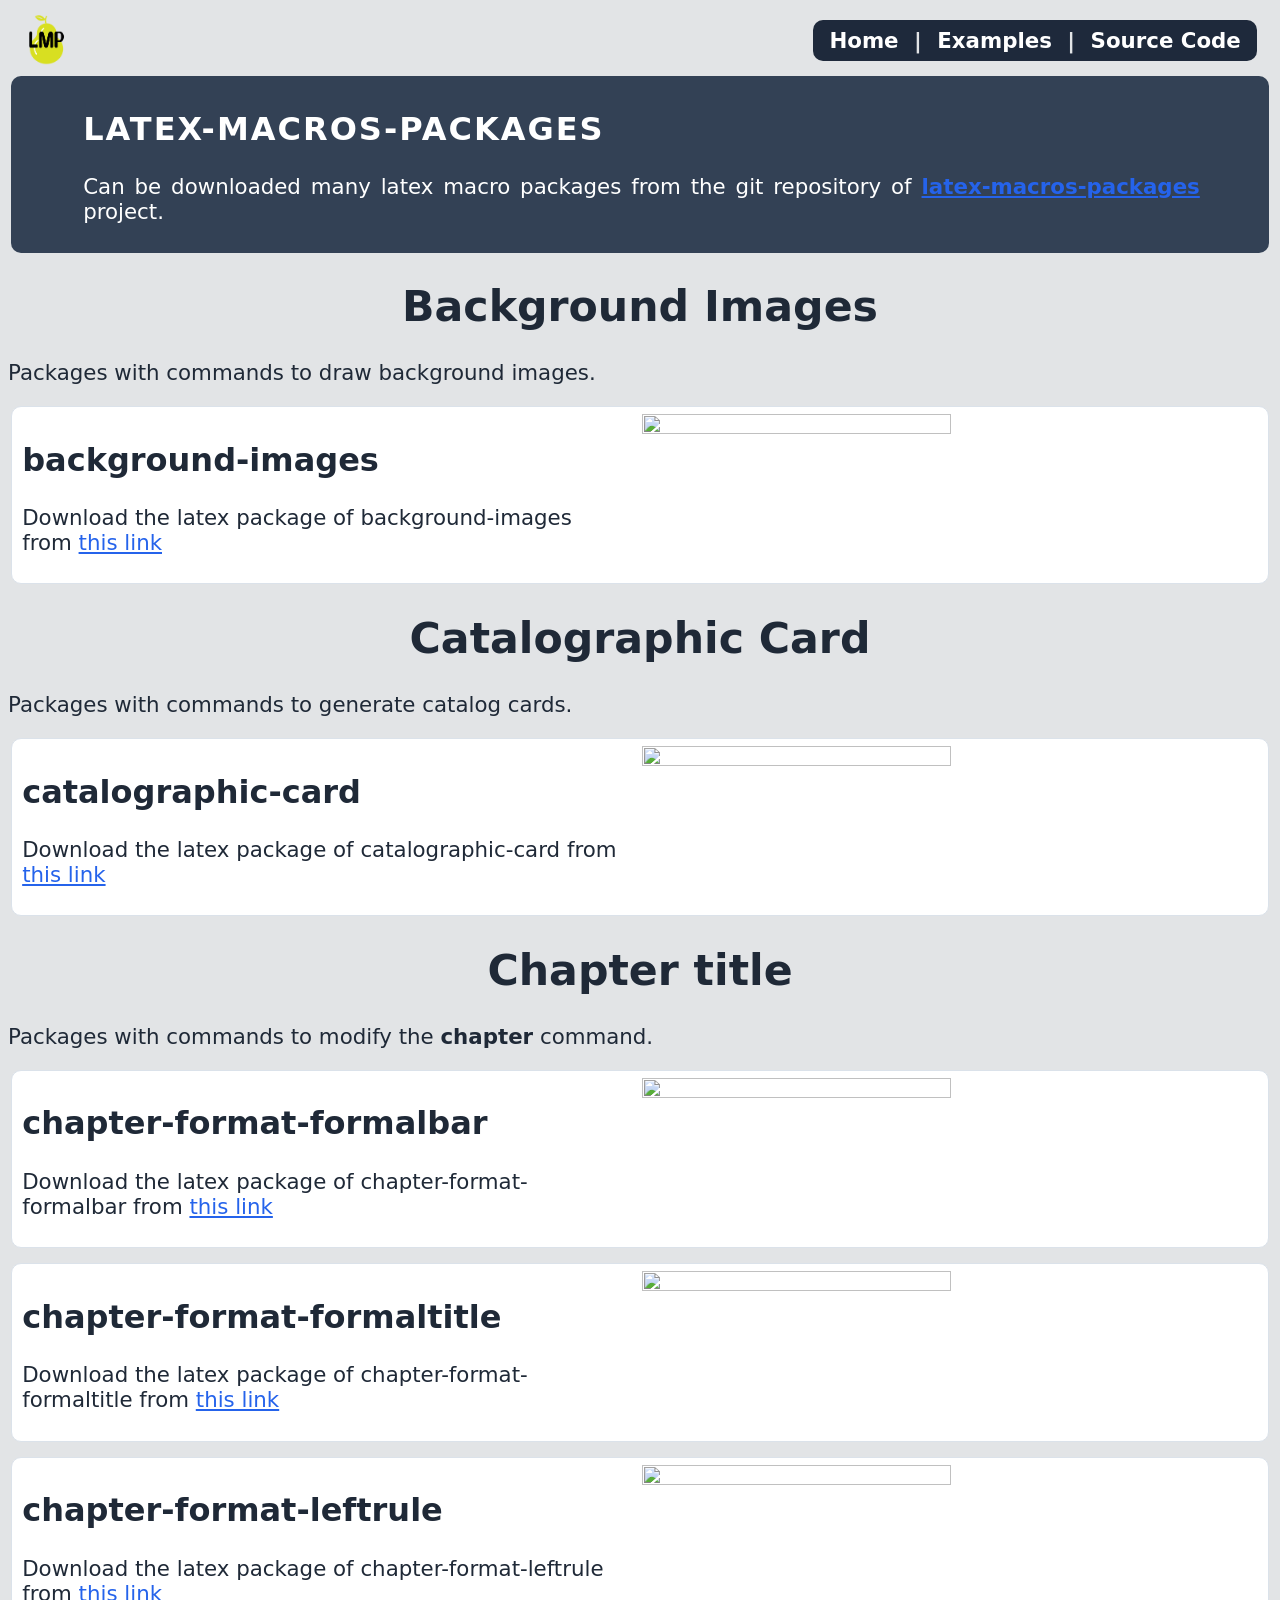
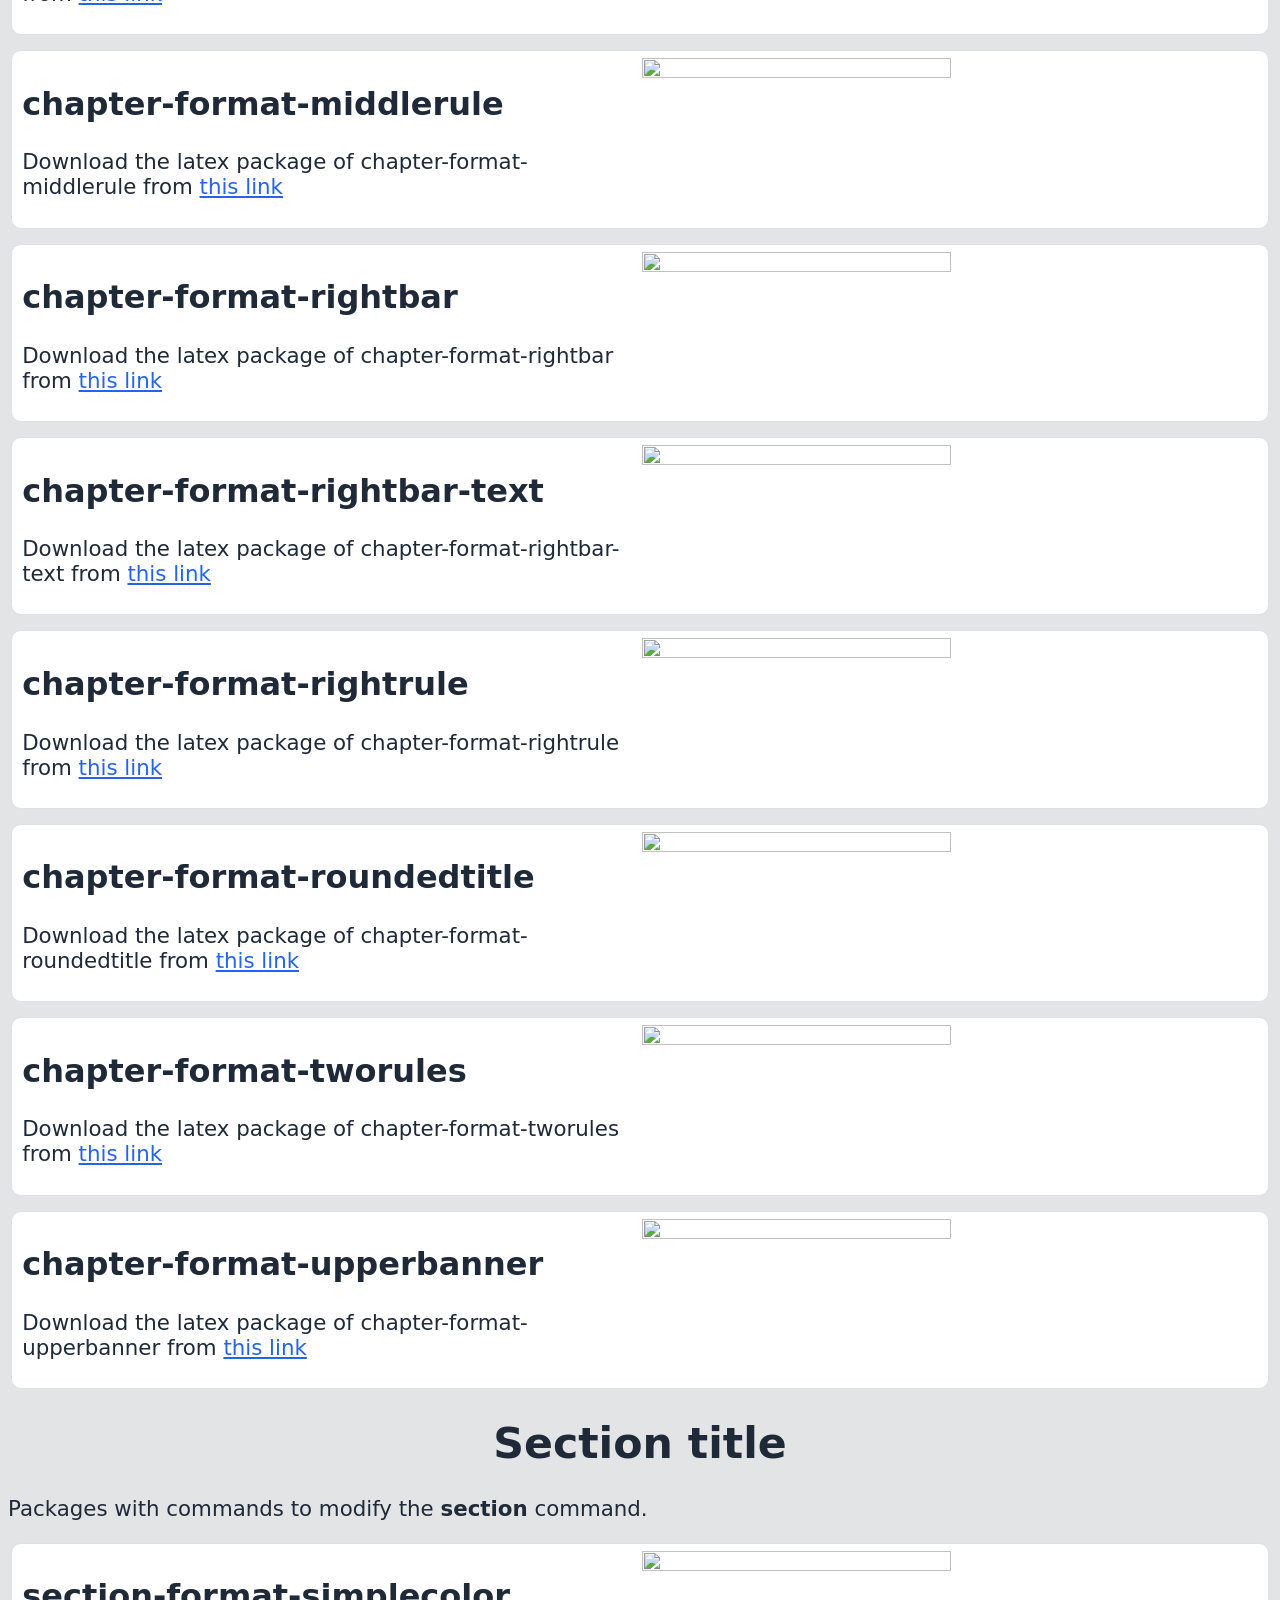
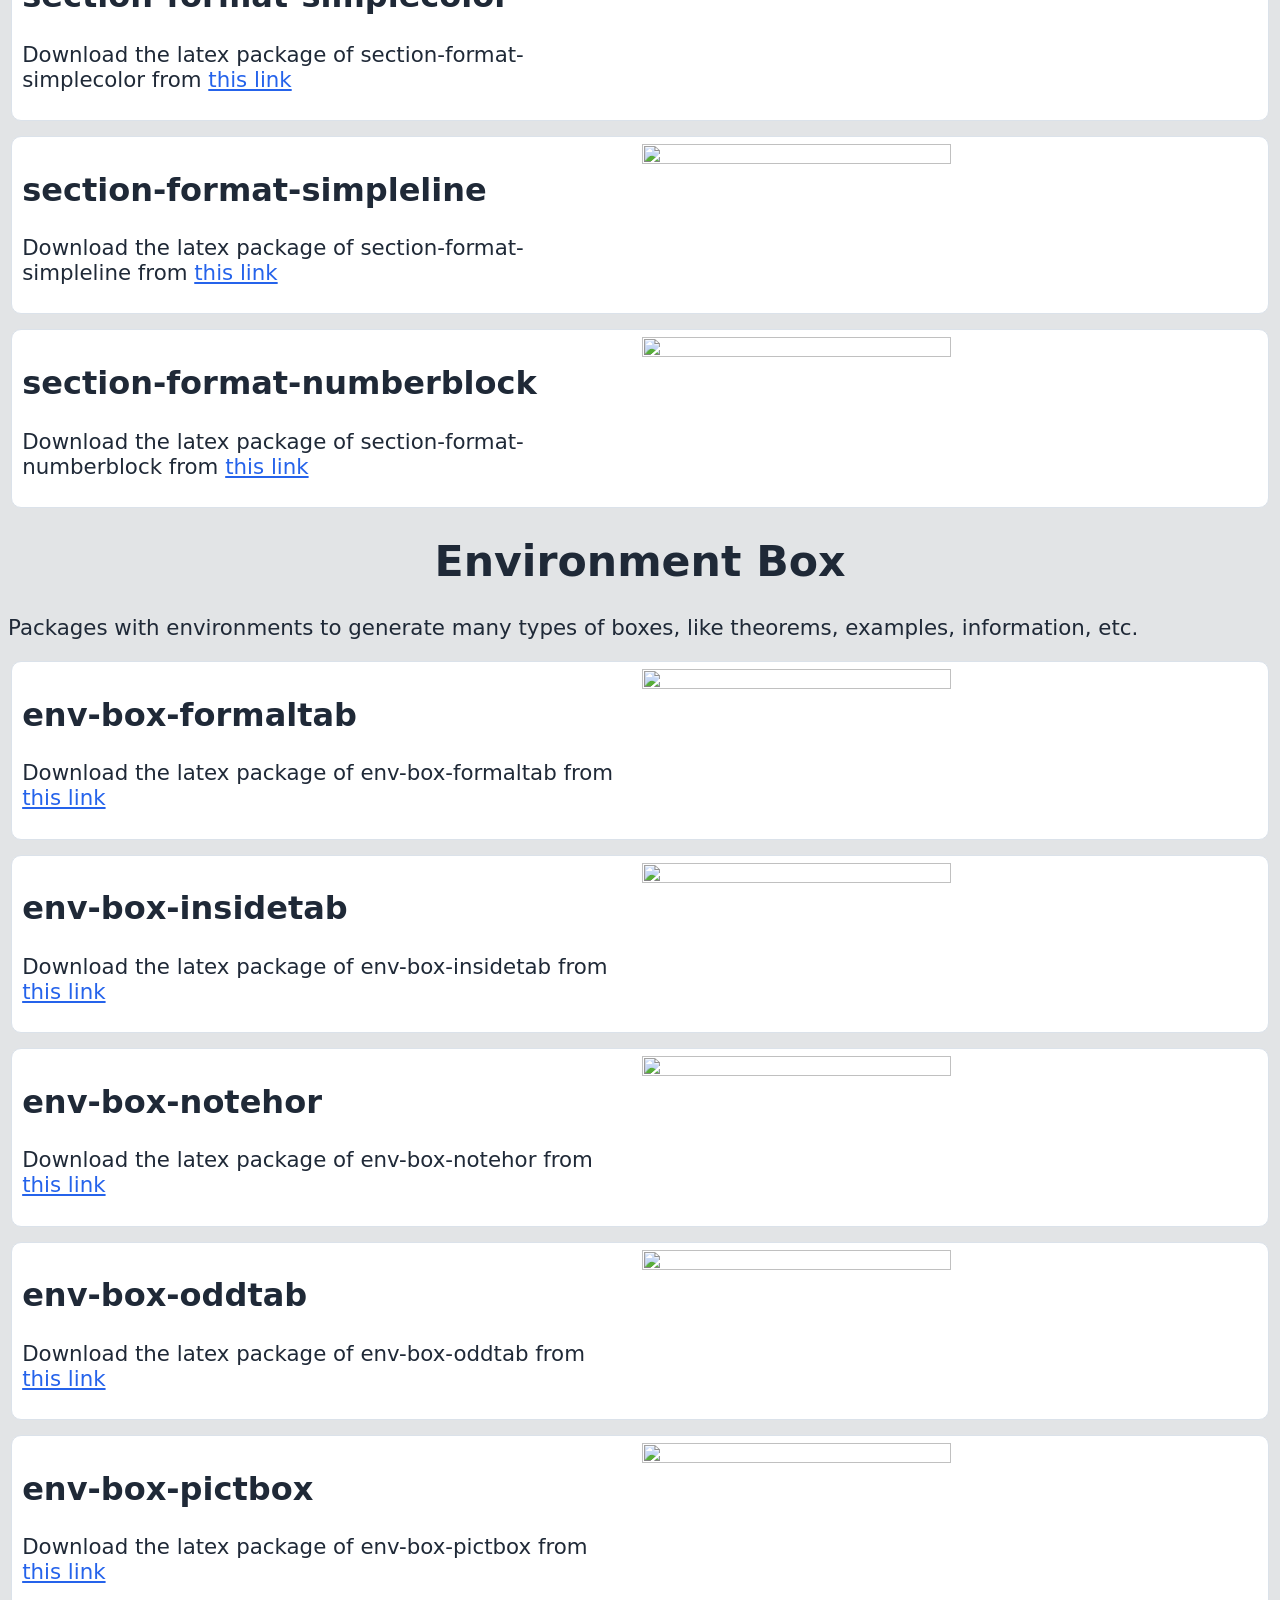
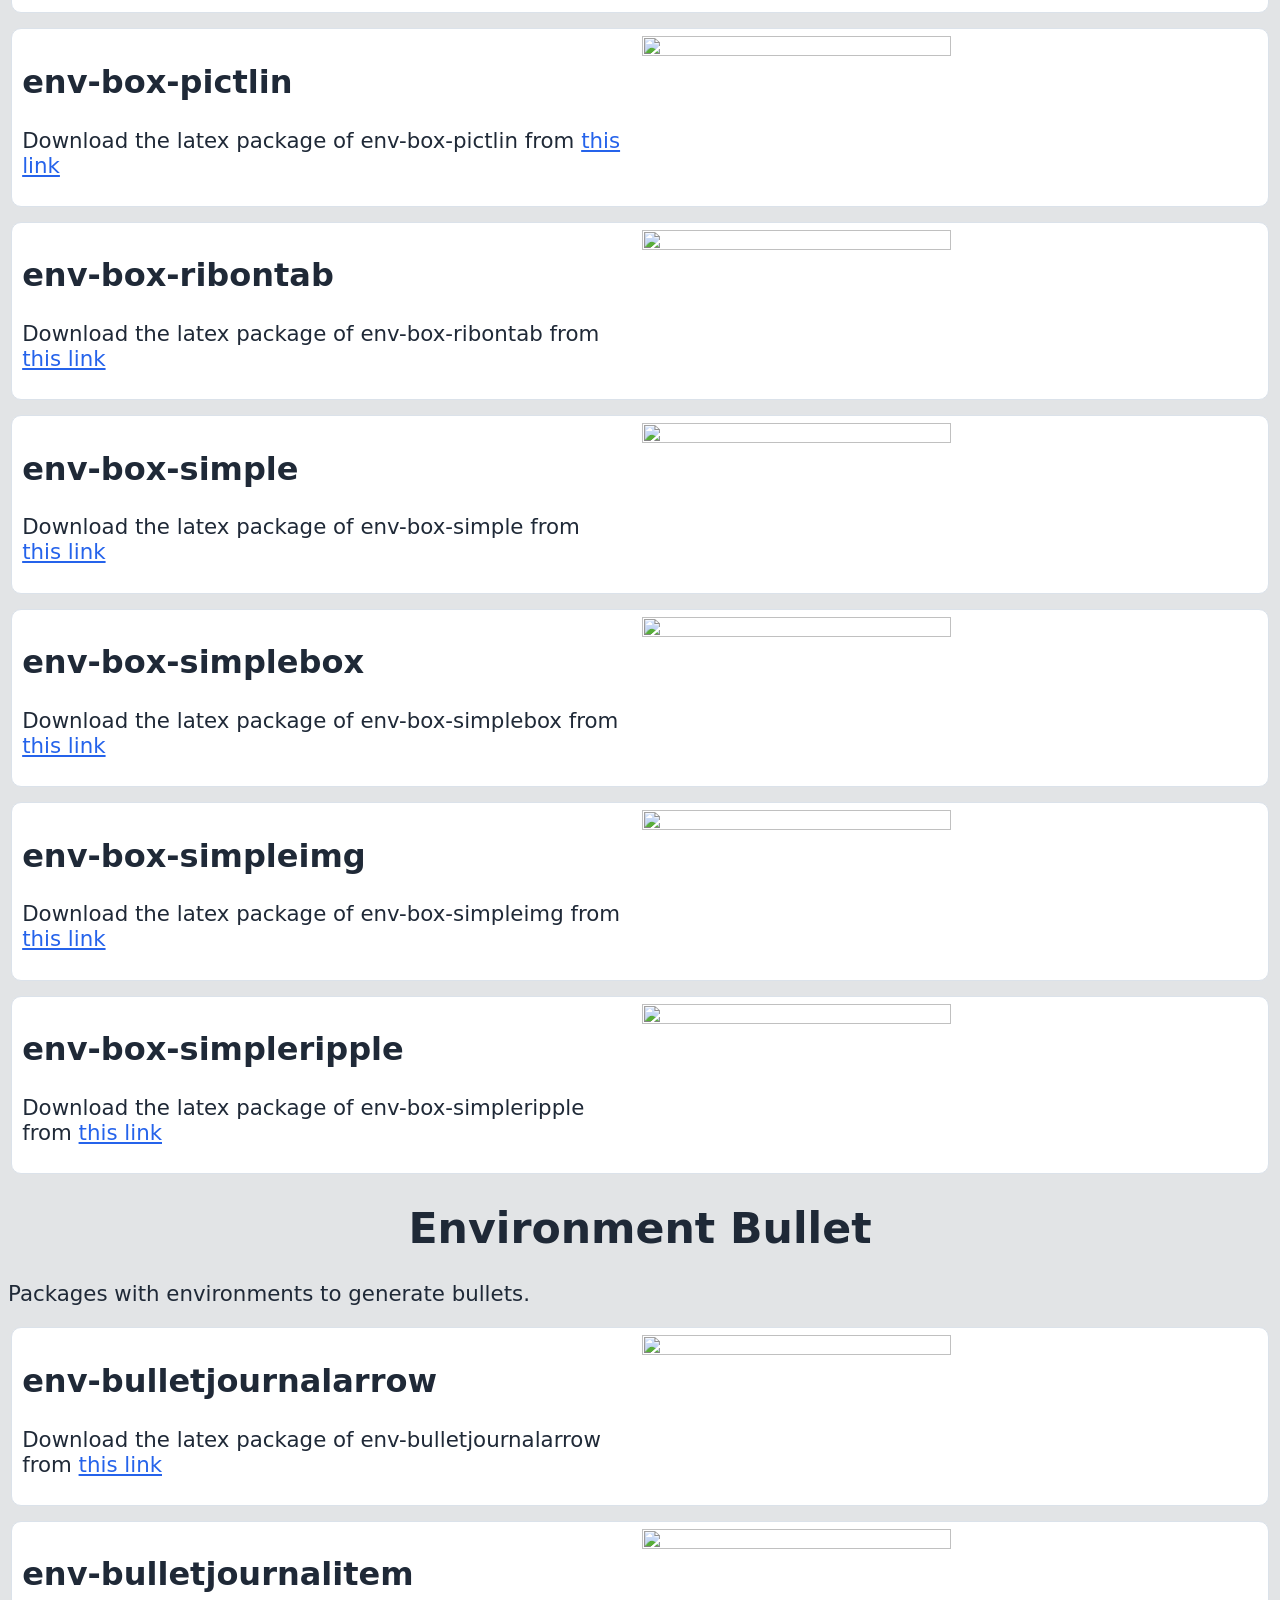
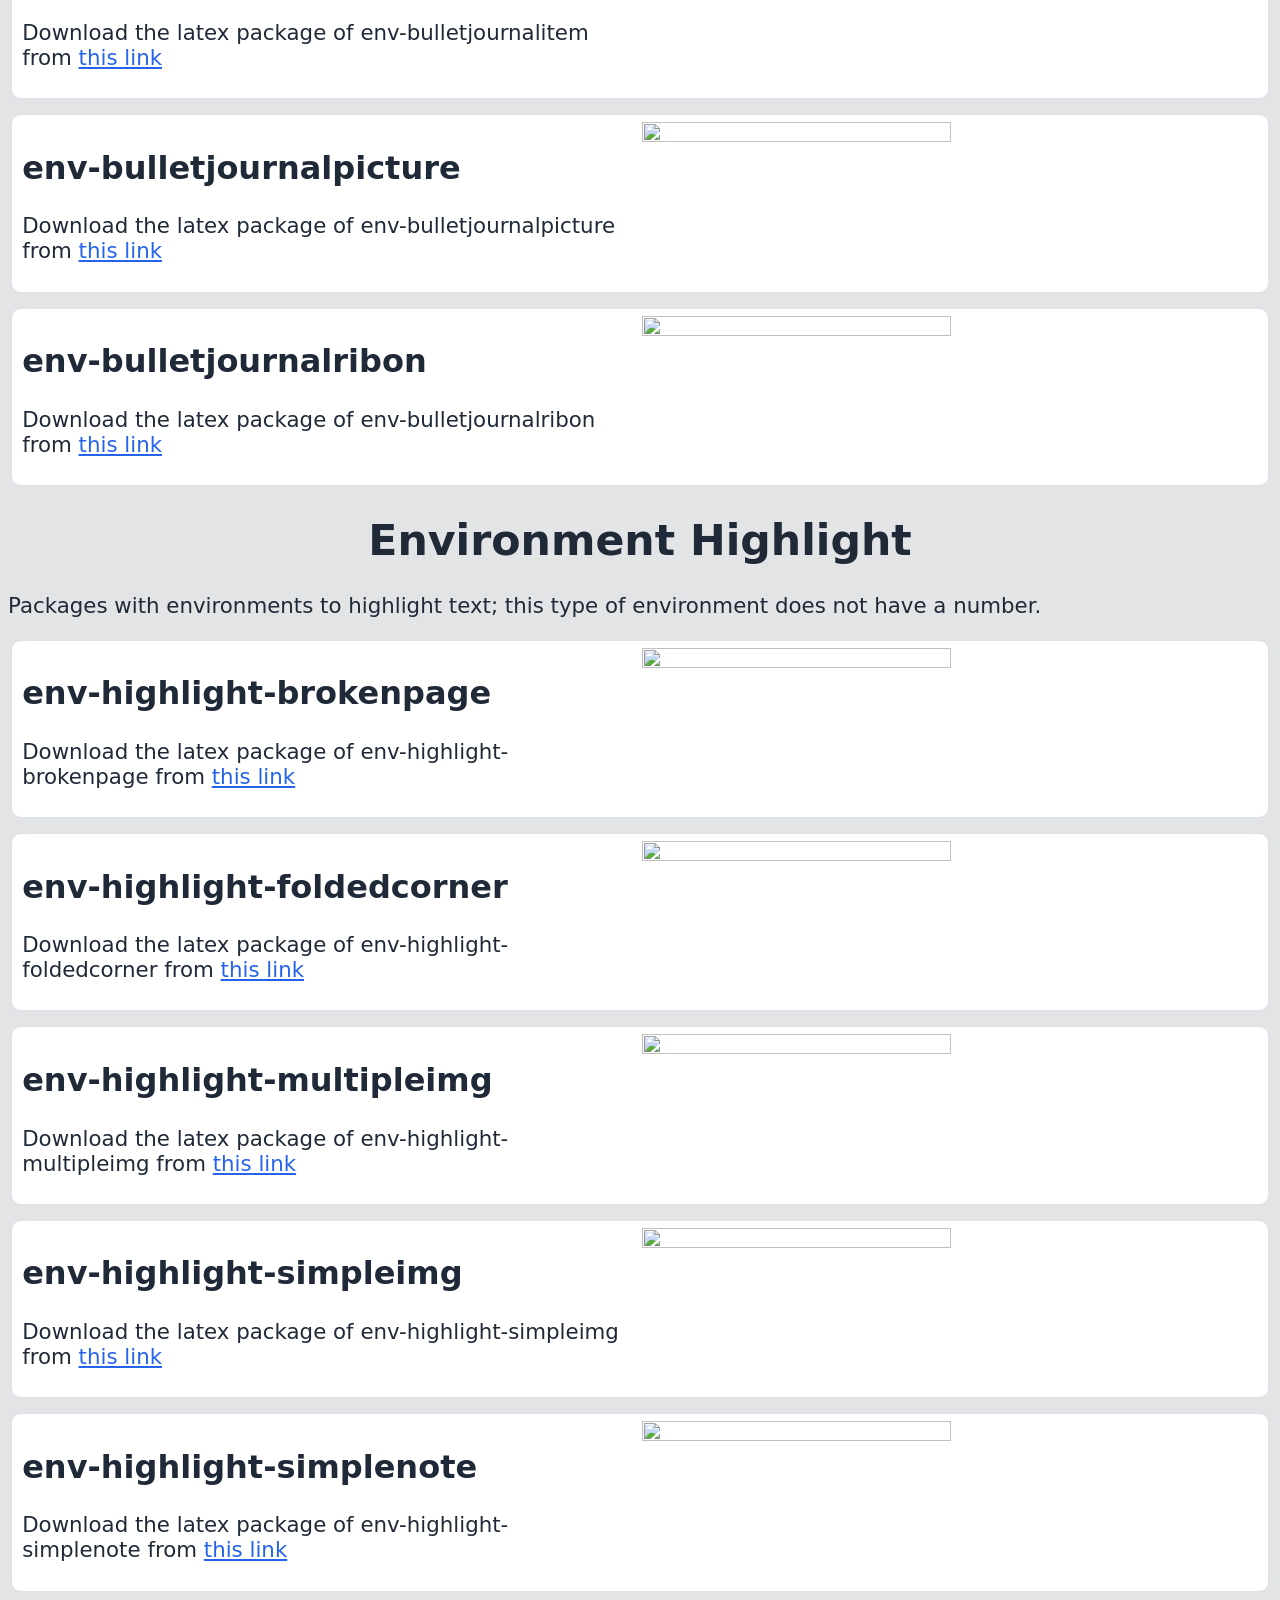
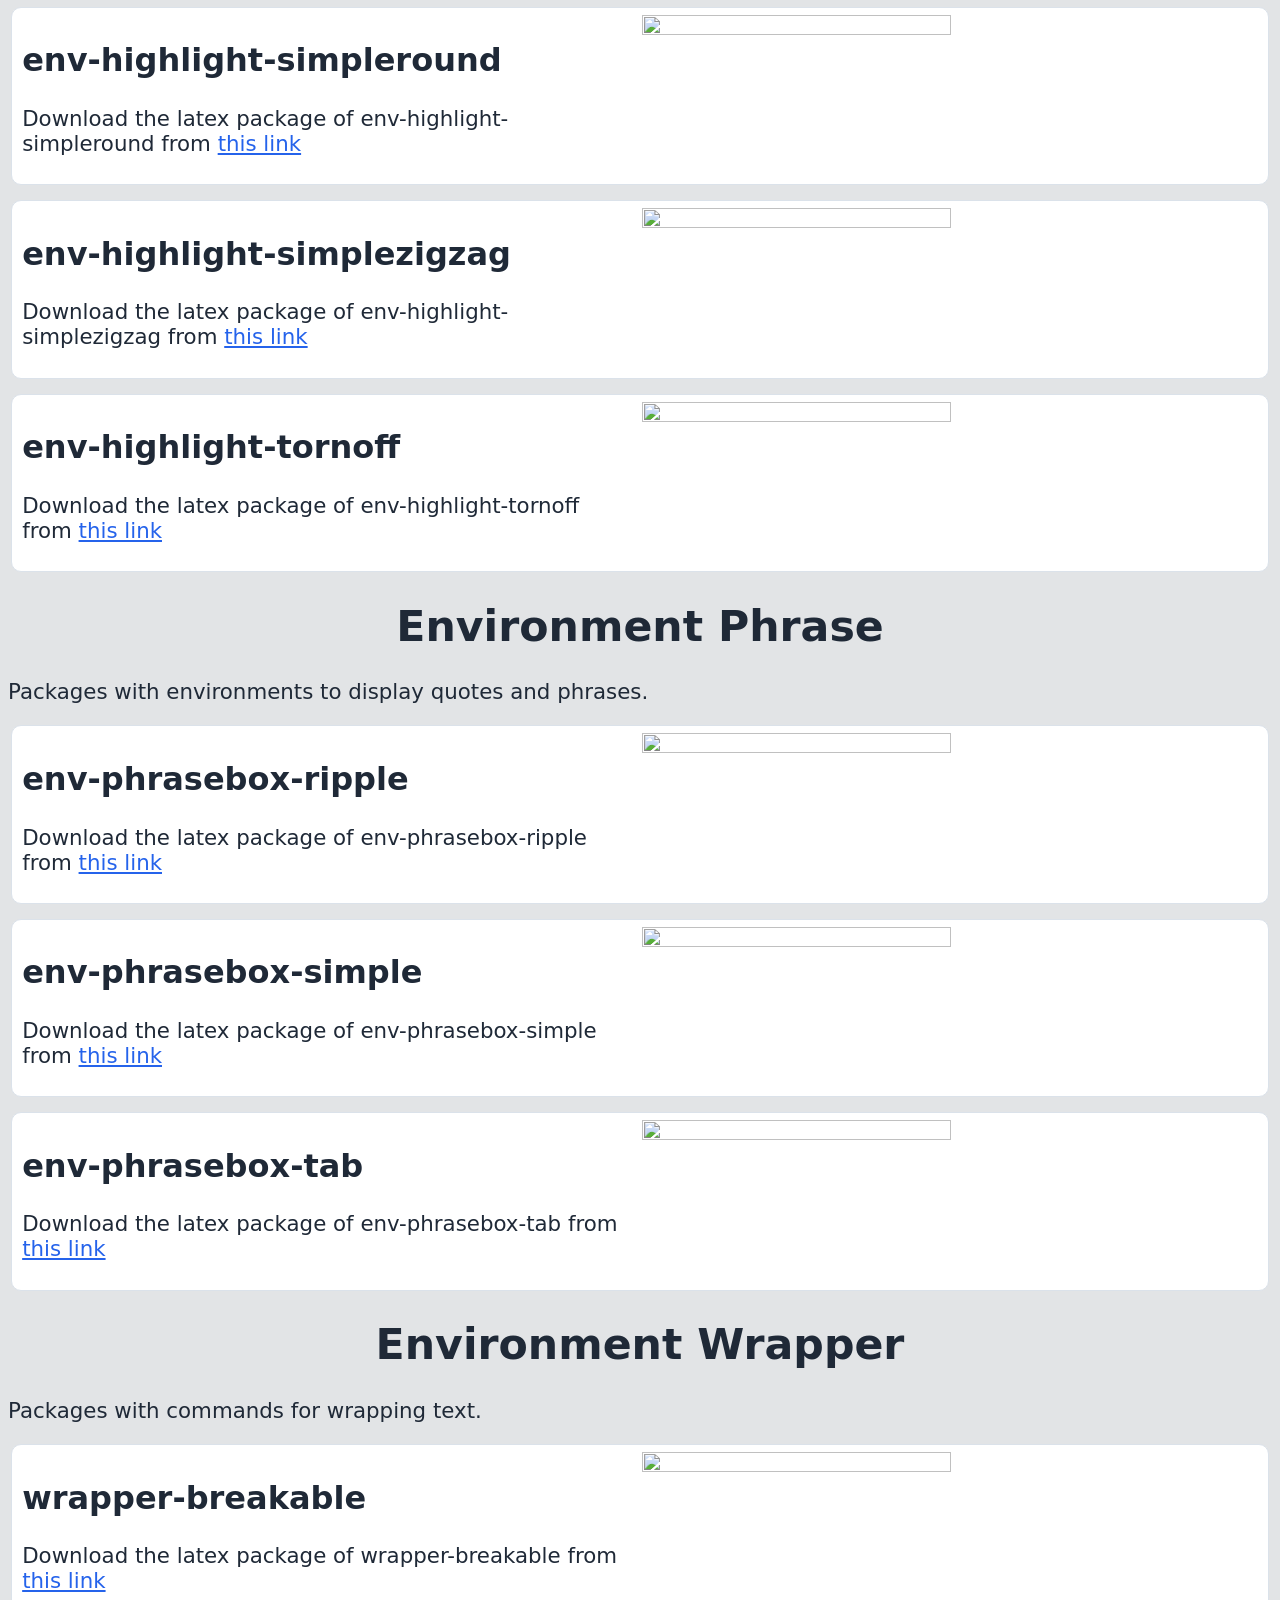
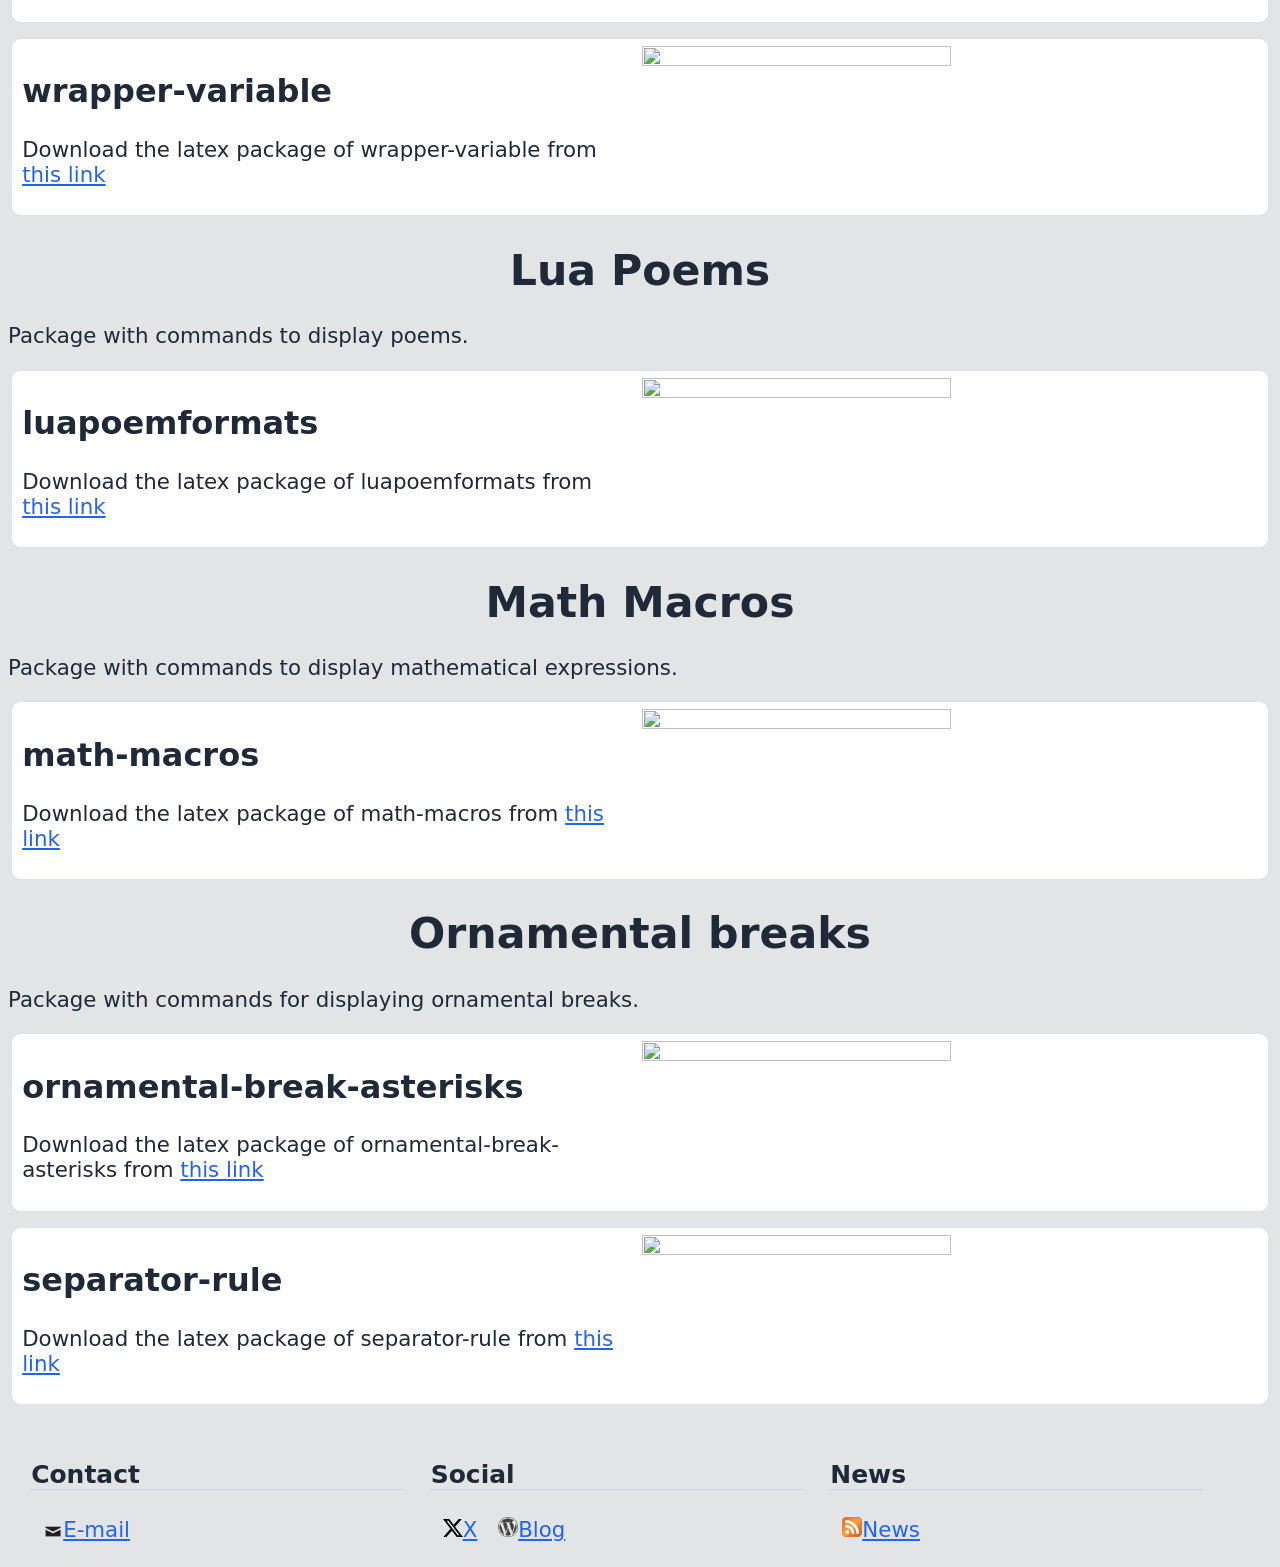
==== commit 39bdfd9d: "ordenando" ====
--- a/index.html
+++ b/index.html
@@ -215,6 +215,18 @@
 </div>
 
 
+<div class="header libgradient bloque">
+<div>
+<h2>section-format-numberblock</h2>
+<p>
+Download the latex package of section-format-numberblock from
+<a href="https://github.com/trucomanx-latex-packages/section-format-numberblock">this link</a>
+</p>
+</div>
+<img src="https://github.com/trucomanx-latex-packages/section-format-numberblock/raw/master/screenshot.png"/>
+</div>
+
+
 <center><h1>Environment Box</h1></center>
 <p>Packages with environments to generate many types of boxes, like theorems, examples, information, etc.</p>
 
